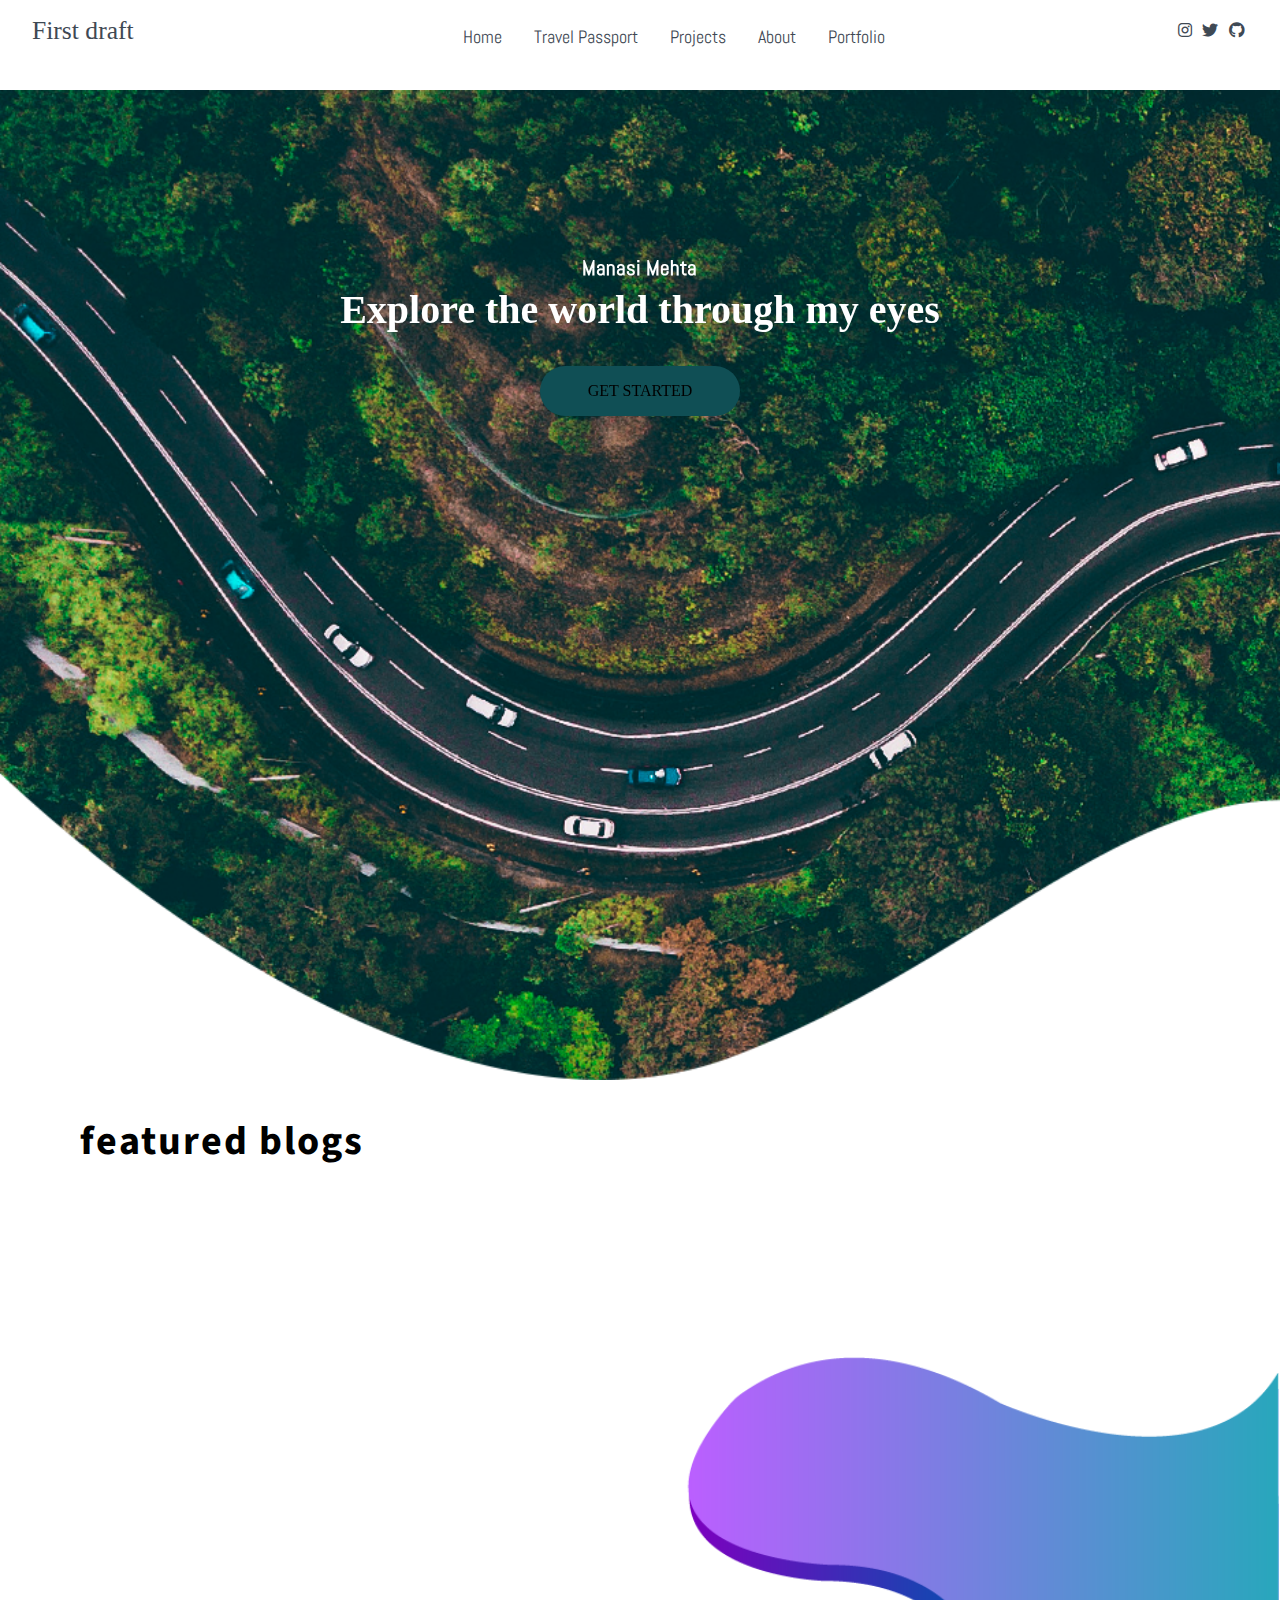
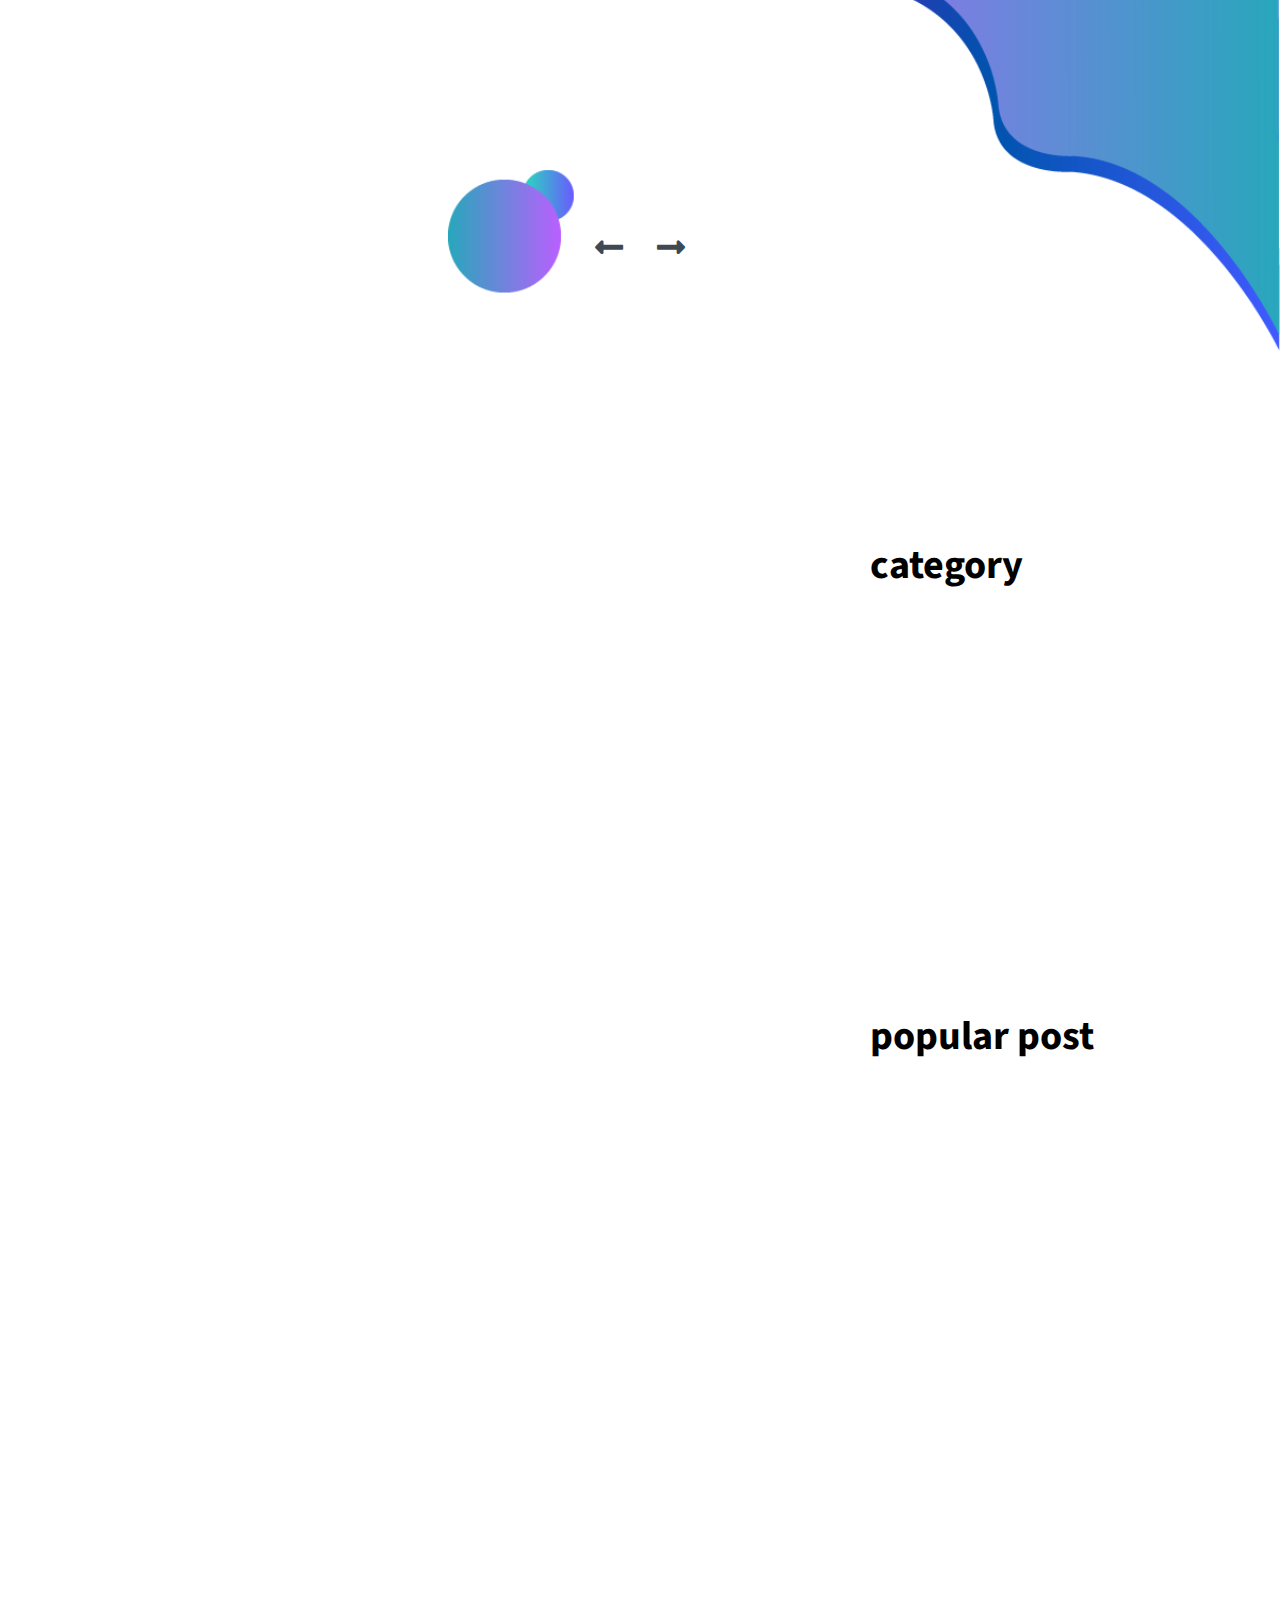
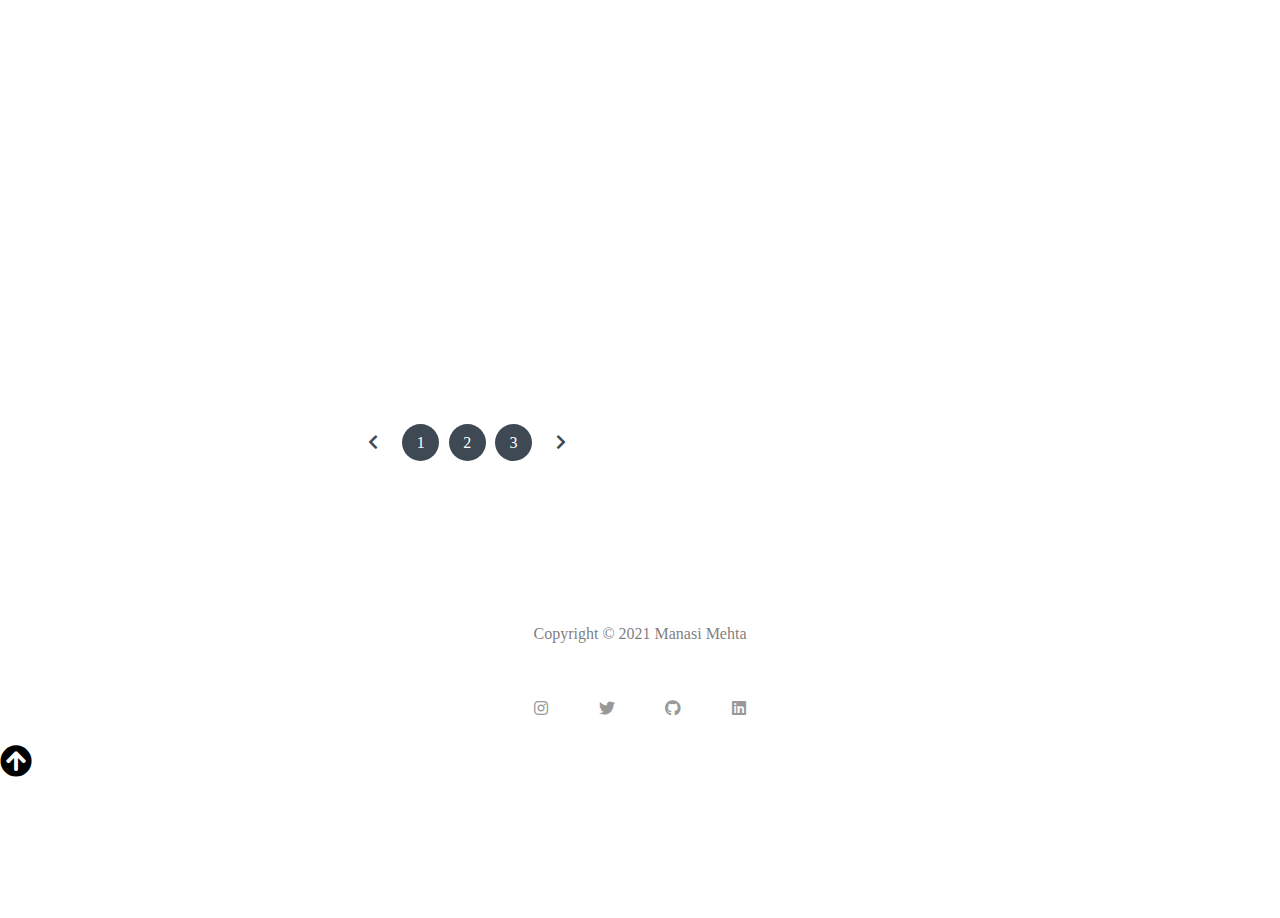
==== index.html @ aac51a35 "Update index.html" ====
<!DOCTYPE html>
<html lang="en">
<head>
  <meta charset="UTF-8">
  <meta name="viewport" content="width=device-width, initial-scale=1.0">
  <meta http-equiv="X-UA-Compatible" content="ie=edge">
  <title>Manasi Mehta</title>
  <!--Font Awesome Icons-->
  <link rel="stylesheet" href="./css/all/css/all.css">
  <!-- every thing on all sites-->
  <link rel="stylesheet" href="./css/allthings.css">
  <!-- Owl-Carousel-->
  <link rel="stylesheet" href="./css/owl.carousel.min.css">
  <link rel="stylesheet" href="./css/owl.theme.default.min.css">
  <!-- AOS Library -->
  <link rel="stylesheet" href="./css/aos.css">
  <!-- Custom Style -->
  <link rel="stylesheet" href="./css/style.css">
  <link href="https://fonts.googleapis.com/css?family=Source+Sans+Pro:300,400,700" rel="stylesheet">
  <link rel="icon" href="assets/logo.JPG" sizes="16x16 32x32" type="image/JPG">
</head>
<body>
  <!--  Navigation -->
  <nav class="nav">
    <div class="nav-menu flex-row">
      <div class="nav-brand">
        <a href="#" class="text-gray">First draft</a>
      </div>
      <div class="toggle-collapse">
        <div class="toggle-icons">
          <i class="fas fa-bars"></i>
        </div>
      </div>
      <div>
        <ul class="nav-items">
          <li class="nav-link">
            <a href="index.html">Home</a>
          </li>
          <li class="nav-link">
            <a href="passport.html">Travel Passport</a>
          </li>
          <li class="nav-link">
            <a href="gallery.html">Projects</a>
          </li>
          <li class="nav-link">
            <a href="about.html">About</a>
          </li>
          <li class="nav-link">
            <a href="portfolio.html">Portfolio</a>
          </li>
        </ul>
      </div>
      <div class="social text-gray">
        <a href="https://www.instagram.com/m4nasi/"><i class="fab fa-instagram"></i></a>
        <a href="https://twitter.com/m4nasi"><i class="fab fa-twitter"></i></a>
        <a href="https://github.com/m4nasi"><i class="fab fa-github"></i></a>
      </div>
    </div>
  </nav>

  <!--x Navigation -->
  <!--Main Site Section -->
  <main>
  <!--Site Title -->
    <section class="site-title">
      <div class="site-background" data-aos="fade-up" data-aos-delay="100">
        <h3>Manasi Mehta</h3>
        <h1>Explore the world through my eyes</h1>
        <button class="btn">GET STARTED</button>
      </div>
    </section>
    <!--x Site Title -->

    <!--Blog Carousel-->
    <section class= "carousel">
      <h2>featured blogs</h2>
      <div class="blog">
        <div class="container">
          <div class="owl-carousel owl-theme blog-post">
            <div class="blog-content" data-aos="fade-right" data-aos-delay="200">
              <img src="assets/Berlin1.JPG" alt="post-1">
              <div class="blog-title">
                <h3>Germany</h3>
                <button class="btn btn-blog">Travels</button>
                <span>2 minutes</span>
              </div>
            </div>
              <div class="blog-content" data-aos="fade-in" data-aos-delay="200">
                <img src="assets/Berlin2.JPG" alt="post-2">
                <div class="blog-title">
                  <h3>England</h3>
                  <button class="btn btn-blog">Travels</button>
                  <span>2 minutes</span>
                </div>
              </div>
              <div class="blog-content" data-aos="fade-left" data-aos-delay="200">
                <img src="assets/Berlin3.JPG" alt="post-3">
                  <div class="blog-title">
                    <h3>Edinburgh</h3>
                    <button class="btn btn-blog">Travels</button>
                    <span>2 minutes</span>
                  </div>
              </div>
              <div class="blog-content" data-aos="fade-left" data-aos-delay="200">
                <img src="assets/Berlin4.JPG" alt="post-4">
                  <div class="blog-title">
                    <h3>Spain</h3>
                    <button class="btn btn-blog">Travels</button>
                    <span>2 minutes</span>
                  </div>
              </div>
          </div>
          <div class="owl-navigation">
            <span class="owl-nav-prev"><i class="fas fa-long-arrow-alt-left"></i></span>
            <span class="owl-nav-next"><i class="fas fa-long-arrow-alt-right"></i></span>
          </div>
          <!--11/01-->
        </div>
      </div>
    </section>

    <!--x Blog Carousel -->
    <!--Site Content -->
    <section class="container">
      <div class="site-content">
        <div class="posts">
          <div class="post-content" data-aos="zoom-in" data-aos-delay="200">
            <div class="post-image">
              <div>
                <img src="assets/Berlin1.JPG" class="img" alt="blog1">
              </div>
              <div class="post-info flex-row">
                <span><i class="fas fa-user text-gray"></i> Admin</span>
                <span><i class="fas fa-calendar-alt text-gray"></i> 23rd October 2020</span>
                <span>2 Comments</span>
              </div>
            </div>
            <div class="post-title">
              <a href="berlin.html">Why go to Germany</a>
              <p>Germany is a place full of history where anywhere you are there is a mark of it.</p>
              <button class="btn post-btn" href="berlin.html" >Read More <i class="fas fa-arrow-right"></i></button>
            </div>
          </div>
            <hr>
            <div class="post-content" data-aos="zoom-in" data-aos-delay="200">
              <div class="post-image">
                <div>
                  <img src="assets/Berlin2.JPG" class="img" alt="blog2">
                </div>
                <div class="post-info flex-row">
                  <span><i class="fas fa-user text-gray"></i> Admin</span>
                  <span><i class="fas fa-calendar-alt text-gray"></i> 18th July 2020</span>
                  <span>7 Comments</span>
                </div>
              </div>
              <div class="post-title">
                <a href="#">London and its many day trip</a>
                <p>London is a remarkable place where you can do so much. The city has
                  so much to give that you'll never have a time where you have ran out
                  of things to do!
                </p>
                <button class="btn post-btn">Read More <i class="fas fa-arrow-right"></i></button>
              </div>
            </div>
            <hr>
            <div class="post-content" data-aos="zoom-in" data-aos-delay="200">
              <div class="post-image">
                <div>
                  <img src="assets/Berlin3.JPG" class="img" alt="blog3">
                  </div>
                  <div class="post-info flex-row">
                    <span><i class="fas fa-user text-gray"></i> Admin</span>
                    <span><i class="fas fa-calendar-alt text-gray"></i> 18th July 2020</span>
                    <span>5 Comments</span>
                  </div>
                </div>
                <div class="post-title">
                  <a href="#">3 days in Berlin, don't worrry</a>
                  <p>There's so much to do in and around Berlin; so many sites to see, history to learn and
                    food to try! Berlin has so much to offer and there's no one place you have to start.
                    </p>
                    <button class="btn post-btn">Read More <i class="fas fa-arrow-right"></i></button>
                  </div>
                </div>
                <hr>
                  <div class="post-content" data-aos="zoom-in" data-aos-delay="200">
                    <div class="post-image">
                      <div>
                        <img src="assets/Berlin4.JPG" class="img" alt="blog4">
                      </div>
                      <div class="post-info flex-row">
                        <span><i class="fas fa-user text-gray"></i> Admin</span>
                        <span><i class="fas fa-calendar-alt text-gray"></i> 18th July 2020</span>
                        <span>12 Comments</span>
                      </div>
                    </div>
                    <div class="post-title">
                      <a href="#">Spania no problema</a>
                      <!--11/01-->
                      <p>Spain, spain, spain. There's so many activites to do in Spain and my Spain trip
                        was quite eventful to say the least. One morning you are in Vigo and the next you end up
                        in Cadiz! Don't worry I didn't teleport!
                      </p>
                      <button class="btn post-btn">Read More <i class="fas fa-arrow-right"></i></button>
                    </div>
                  </div>
                  <div class="pagination flex-row">
                    <a href="#"><i class="fas fa-chevron-left"></i></a>
                    <a href="#" class="pages">1</a>
                    <a href="#" class="pages">2</a>
                    <a href="#" class="pages">3</a>
                    <a href="#"><i class="fas fa-chevron-right"></i></a>
                  </div>
              </div>
              <aside class="sidebar">
                <div class="category">
                  <h2>category</h2>
                  <ul class="category-list">
                  <li class="list-items" data-aos="fade-left" data-aos-delay="100">
                    <a href="#">Plane</a>
                    <span>(05)</span>
                  </li>
                  <li class="list-items" data-aos="fade-left" data-aos-delay="200">
                    <a href="#">Food</a>
                    <span>(02)</span>
                  </li>
                  <li class="list-items" data-aos="fade-left" data-aos-delay="300">
                    <a href="#">Travels</a>
                    <span>(07)</span>
                  </li>
                  <li class="list-items" data-aos="fade-left" data-aos-delay="400">
                    <a href="#">Destination</a>
                    <span>(01)</span>
                  </li>
                  <li class="list-items" data-aos="fade-left" data-aos-delay="500">
                    <a href="#">Luxury</a>
                    <span>(08)</span>
                  </li>
                </ul>
              </div>
              <div class="popular-post">
                <h2>popular post</h2>
                <div class="post-content" data-aos="flip-up" data-aos-delay="200">
                  <div class="post-image">
                    <div>
                      <a href="https://github.com/m4nasi/Chess"><img class="img" src="assets/Berlin1.JPG" alt="popularpost1"></a>
                    </div>
                    <div class="post-info flex-row">
                      <span><i class="fas fa-calendar-alt text-gray"></i> 18th July 2020</span>
                      <span>2 Comments</span>
                    </div>
                  </div>
                  <div class="post-title">
                    <a href="#">Title data !! filler 08/07</a>
                  </div>
                </div>
                <div class="post-content" data-aos="flip-up" data-aos-delay="300">
                  <div class="post-image">
                    <div>
                      <a href="https://github.com/m4nasi/Chat-Bot"><img class="img" src="assets/Berlin2.JPG" alt="popularpost2"></a>
                    </div>
                    <div class="post-info flex-row">
                      <span><i class="fas fa-calendar-alt text-gray"></i> 18th July 2020</span>
                      <span>2 Comments</span>
                    </div>
                  </div>
                  <div class="post-title">
                    <a href="#">Title data !! filler 08/07</a>
                  </div>
                </div>
                <div class="post-content" data-aos="flip-up" data-aos-delay="400">
                  <div class="post-image">
                    <div>
                      <a href="https://github.com/m4nasi/Tic-Tac-Toe"><img class="img" src="assets/Berlin3.JPG" alt="popularpost3"></a>
                    </div>
                    <div class="post-info flex-row">
                      <span><i class="fas fa-calendar-alt text-gray"></i> 18th July 2020</span>
                      <span>2 Comments</span>
                    </div>
                  </div>
                  <div class="post-title">
                    <a href="#">Title data !! filler 08/07</a>
                  </div>
                </div>
                <div class="post-content" data-aos="flip-up" data-aos-delay="500">
                  <div class="post-image">
                    <div>
                      <a href="https://github.com/m4nasi/Coin-Card-Dice"><img class="img" src="assets/Berlin1.JPG" alt="popularpost4"></a>
                    </div>
                    <div class="post-info flex-row">
                      <span><i class="fas fa-calendar-alt text-gray"></i> 18th July 2020</span>
                      <span>2 Comments</span>
                    </div>
                  </div>
                  <div class="post-title">
                    <a href="#">Title data !! filler 08/07</a>
                  </div>
                </div>
                <div class="post-content" data-aos="flip-up" data-aos-delay="600">
                  <div class="post-image">
                    <div>
                      <img src="assets/berlin_5.JPG" class="img" alt="blog9">
                    </div>
                  <div class="post-info flex-row">
                    <span><i class="fas fa-calendar-alt text-gray"></i> 18th July 2020</span>
                    <span>2 Comments</span>
                  </div>
                </div>
                <div class="post-title">
                  <a href="#">Title data !! filler 08/07</a>
                </div>
              </div>
            </div>
            <!--11/01-->
                <!--
            <div class="popular-tags">
              <h2>Popular Tags</h2>
              <div class="tags flex-row">
                <span class="tag" data-aos="flip-up" data-aos-delay="100">Destination</span>
                <span class="tag" data-aos="flip-up" data-aos-delay="200">Food</span>
                <span class="tag" data-aos="flip-up" data-aos-delay="300">Travel</span>
                <span class="tag" data-aos="flip-up" data-aos-delay="400">Planes</span>
                <span class="tag" data-aos="flip-up" data-aos-delay="500">Trains</span>
                <span class="tag" data-aos="flip-up" data-aos-delay="600">Luxury</span>
                <span class="tag" data-aos="flip-up" data-aos-delay="700">Dream Holiday</span>
                <span class="tag" data-aos="flip-up" data-aos-delay="800">Future destinations</span>
              </div>
            </div>
          -->
          </aside>
        </div>
    </section>

      <!--x Site Content -->
  </main>
    <!--x Main Site Section-->
    <!-- Footer Section -->
    <footer>
      <div class="container">
        <div class="row">
           <div class="col-md-12 col-sm-12">
              <div class="wow fadeInUp footer-copyright" data-wow-delay="1.8s">
                 <p>Copyright &copy; 2021 Manasi Mehta</p>
              </div>
              <ul class="wow fadeInUp social-icon" data-wow-delay="2s">
                <li><a href="https://www.instagram.com/m4nasi/" class="fab fa-instagram"></a></li>
                <li><a href="https://twitter.com/m4nasi" class="fab fa-twitter"></a></li>
                <li><a href="https://github.com/m4nasi" class="fab fa-github"></a></li>
                <li><a href="https://www.linkedin.com/in/manasi-mehta-2454901b2" class="fab fa-linkedin"></a></li>
              </ul>
           </div>
        </div>
    </div>
    <div class="move-up">
      <span><i class="fas fa-arrow-circle-up fa-2x"></i></span>
    </div>
  </footer>

  <!--x Footer-->
  <!-- Jquery Library file -->
  <script src="./js/Jquery3.4.1.min.js"></script>
  <!-- Owl-Carousel js-->
  <script src="./js/owl.carousel.min.js"></script>
  <!-- AOS js Library-->
  <script src="./js/aos.js"></script>
  <!--Custom Javascript file-->
  <script src="./js/main.js"></script>
</body>
</html>
---- css/allthings.css ----
@import url('../css/fonts.css');
@import url(href = "https://fonts.googleapis.com/css2?family=Dancing+Script:wght@700&display=swap");
@import url(href = "https://fonts.googleapis.com/css?family=Source+Sans+Pro");

html, body{
  margin: 0%;
  box-sizing: border-box;
  overflow-x: hidden;
}

:root{
  /*      Theme colors        */
  --text-gray: #3f4954;
  --text-light : #686666da;
  --bg-color: #0f0f0f;
  --white: #ffffff;
  --midnight: #104f55;

  --yellow: #D4AF37;
  --dark-green: #013220;
  --orange: #923C01;
  --brown: #2C1608;
  --light-green: #507D2A;

  /* gradient color   */
  --sky: linear-gradient(120deg, #a1c4fd 0%, #c2e9fb 100%);

  /*      theme font-family   */
  --Abel: 'Abel', cursive;
  --Anton: 'Anton', cursive;
  --Josefin : 'Josefin', cursive;
  --Lexend: 'Lexend', cursive;
  --Livvic : 'Livvic', cursive;
  --Cursive : 'Cursive', cursive;
  --Sans: 'Source Sans Pro', cursive;
}

/* ---------------- Global Classes ---------------*/

a{
  text-decoration: none;
  color: var(--text-gray);
}

.flex-row{
  display: flex;
  flex-direction: row;
  flex-wrap: wrap;
}

ul{
  list-style-type: none;
}

h1{
  font-family: var(--Lexend);
  font-size: 2.5rem;
}


h2{
  font-family: 'Source Sans Pro', sans-serif;
  font-size: 2.5rem;
}

h3{
  font-family: var(--Abel);
  font-size: 1.3rem;
}

button.btn{
  border: none;
  border-radius: 2rem;
  padding: 1rem 3rem;
  font-size: 1rem;
  font-family: var(--Livvic);
  cursor: pointer;
}

span{
  font-family: var(--Abel);
}

.container{
  margin: 0 5vw;
}

.text-gray{
  color: var(--text-gray);
}

p{
  font-family: var(--Lexend);
  color: var(--text-light);
}

/* ------x------- Global Classes -------x-------*/
/* -------------- Preloader ---------------*/
.preloader {
  position: fixed;
  top: 0;
  left: 0;
  width: 100%;
  height: 100%;
  z-index: 99999;
  display: flex;
  flex-flow: row nowrap;
  justify-content: center;
  align-items: center;
  background: none repeat scroll 0 0 #ffffff;
}

.spinner {
  border: 1px solid transparent;
  border-radius: 5px;
  position: relative;
}

.spinner:before {
  content: '';
  box-sizing: border-box;
  position: absolute;
  top: 50%;
  left: 50%;
  width: 30px;
  height: 30px;
  margin-top: -10px;
  margin-left: -10px;
  border-radius: 50%;
  border: 2px solid #E3AE57;
  border-top-color: #f9f9f9;
  animation: spinner .6s linear infinite;
}

@-webkit-@keyframes spinner {
  to {transform: rotate(360deg);}
}

@keyframes spinner {
  to {transform: rotate(360deg);}
}

/* ------x------- Preloader -------x-------*/
/* --------------- navbar ----------------- */

.nav{
  background: white;
  padding: 0 2rem;
  height: 0rem;
  min-height: 10vh;
  overflow: hidden;
  transition: height 1s ease-in-out;
}

.nav .nav-menu{
  justify-content: space-between;
}

.nav .toggle-collapse{
  position: absolute;
  top: 0%;
  width: 90%;
  display: none;
  cursor: pointer;
}

.nav .toggle-collapse .toggle-icons{
  display: flex;
  justify-content: flex-end;
  padding: 1.7rem 0;
}

.nav .toggle-collapse .toggle-icons i{
  font-size: 1.4rem;
  color: var(--text-gray);
}

.collapse{
  height: 30rem;
}

.nav .nav-items{
  display: flex;
  margin: 0;
}

.nav .nav-items .nav-link{
  padding: 1.6rem 1rem;
  font-size: 1.1rem;
  position: relative;
  font-family: var(--Abel);
  font-size: 1.1rem;
}

.nav .nav-items .nav-link:hover{
  background-color: var(--midnight);
}

.nav .nav-items .nav-link:hover a{
  color: var(--white);
}

.nav .nav-brand a{
  font-size: 1.6rem;
  padding: 1rem 0;
  display: block;
  font-family: var(--Lexend);
  font-size: 1.6rem;
}

.nav .social{
  padding: 1.4rem 0
}

.nav .social i{
  padding: 0 .2rem;
}

.nav .social i:hover{
  color: #a1c4cf;
}
/* -------x------- navbar ---------x------- */
/* ----------------- Main Content----------- */
/* --------------- Site title ---------------- */

/*---------------------------------------
   Footer section
-----------------------------------------*/

footer {
    padding: 140px 0px;
}

/*---------------------------------------
   Social icon
-----------------------------------------*/

.social-icon {
    position: relative;
    padding: 0;
    margin: 0;
    text-align: center;
}

.social-icon li {
    display: inline-block;
    list-style: none;
}

.social-icon li a {
    border: 2px solid transparent;
    color: #999;
    border-radius: 100px;
    cursor: pointer;
    font-size: 16px;
    text-decoration: none;
    transition: all 0.4s ease-in-out;
    width: 50px;
    height: 50px;
    line-height: 50px;
    text-align: center;
    vertical-align: middle;
    position: relative;
    margin: 22px 4px 10px 4px;
}

.social-icon li a:hover {
    background: #D4AF37;
    border-color: #ffffff;
    color: #ffffff;
    transform: scale(1.1);
}

footer.footer .move-up{
  position: absolute;
  right: 6%;
  top: 50%;
  vertical-align: middle;
}

footer.footer .move-up span{
  color: var(--dark-green);
}

footer.footer .move-up span:hover{
  color: var(--white);
  cursor: pointer;
}

footer p{
  text-align: center;
}

/* ---------x------- Footer ----------x---------- */

/*              Viewport less then or equal to 1130px            */

@media only screen and (max-width: 1130px){
  .site-content .post-content > .post-image .post-info{
      left: 2rem !important;
      bottom: 1.2rem !important;
      border-radius: 0% !important;
  }

  .site-content .sidebar .popular-post .post-info{
      display: none !important;
  }

  footer {
    padding: 40px 0;
  }
}

/*      x       Viewport less then or equal to 1130px    x     */
/*              Viewport less then or equal to 750px            */

@media only screen and (max-width: 750px){
  .nav .nav-menu, .nav .nav-items{
    flex-direction: column;
  }

  .nav .toggle-collapse{
    display: initial;
  }

  main .site-content{
    grid-template-columns: 100%;
  }

  footer {
    padding: 40px 0;
  }

}

/*        x      Viewport less then or equal to 750px       x     */
/*              Viewport less then or equal to 520px            */

@media only screen and (max-width: 520px){
  main .blog{
    height: 125vh;
  }

  .site-content .post-content > .post-image .post-info{
    display: none;
  }

  nav .toggle-collapse{
    width: 80% !important;
  }
}

/*        x      Viewport less then or equal to 520px       x     */
---- css/style.css ----
main .site-title{
  background: url('../assets/Background-image.png');
  background-size: cover;
  height: 110vh;
  display: flex;
  justify-content: center;
}

main .site-title .site-background{
  padding-top: 10rem;
  text-align: center;
  color: var(--white);
}

main .site-title h1, h3{
  margin: .3rem;
}

main .site-title .btn{
  margin: 1.8rem;
  background: var(--midnight);
}

main .site-title .btn:hover{
  background: transparent;
  border: 1px solid var(--white);
  color: var(--white);
}

/* --------x------ Site title --------x------- *//* --------------- Blog Carousel ------------ */
main .blog{
  background: url('../assets/Abract01.png');
  background-repeat: no-repeat;
  background-position: right;
  height: 100vh;
  width: 100%;
  background-size: 65%;
}

main .carousel h2{
  letter-spacing: 2px;
}

main .blog .blog-post{
  padding-top: 0.5rem;
}

main .blog-post .blog-content{
  display: flex;
  flex-direction: column;
  text-align: center;
  width: 80%;
  margin: 0.5rem 2rem;
  box-shadow: 0 15px 20px rgba(0, 0, 0, 0.2);
}

main .blog-content .blog-title{
  padding: 2rem 0;
}

main .blog-content .btn-blog{
  padding: .7rem 2rem;
  background: var(--light-green);
  margin: .5rem;
}

main .blog-content span{
  display: block;
}

.carousel h2{
  padding-left: 5rem;
}

section .container .owl-nav{
  position: relative;
  top: 0%;
  margin: 0 auto;
  width: 100%;
}

.owl-nav .owl-prev .owl-nav-prev,
.owl-nav .owl-next .owl-nav-next{
  color: var(--text-gray);
  background: transparent;
  font-size: 2rem;
}

.owl-theme .owl-nav [class*='owl-']:hover{
  background: transparent;
  color: var(--orange);
}

.owl-theme .owl-nav [class*='owl-']{
  outline: none;
}

/* -------x------- Blog Carousel -----x------ */

/* ---------------- Site Content ----------------*/

main .site-content{
  display: grid;
  grid-template-columns: 70% 30%;
}

main .post-content{
  width: 100%;

}

main .site-content .post-content > .post-image, .post-title{
  padding: 0.5rem 2rem;
  position: relative;
}

main .site-content .post-content > .post-image .post-info{
  background: var(--orange);
  padding: 1rem;
  position: absolute;
  bottom: 0%;
  left: 20vw;
  border-radius: 3rem;
}

main .site-content .post-content > .post-image > div{
  overflow: hidden;
}

main .site-content .post-content > .post-image .img{
  width: 100%;
  transition: all 1s ease;
}

main .site-content .post-content > .post-image .img:hover{
  transform: scale(1.3);
}

main .site-content .post-content > .post-image .post-info span{
  margin: 0 .5rem;
}

main .post-content .post-title a{
  font-family: var(--Anton);
  font-size: 1.5rem;
}

.site-content .post-content .post-title .post-btn{
  border-radius: 0;
  padding: .7rem 1.5rem;
  background: var(--light-green);
}

.site-content .pagination{
  justify-content: center;
  color: var(--text-gray);
  margin: 0.5rem 0;
}

.site-content .pagination a{
  padding: .6rem .9rem;
  border-radius: 2rem;
  margin: 0 .3rem;
  font-family: var(--Lexend);
}

.site-content .pagination .pages{
  background: var(--text-gray);
  color: var(--white);
}

/* -------x-------- Site Content --------x-------*/
/* --------------- Sidebar ----------------------- */

.site-content > .sidebar .category-list{
  font-family: var(--Livvic);
}

.site-content > .sidebar .category-list .list-items{
  background: var(--midnight);
  padding: .4rem 1rem;
  margin: .8rem 0;
  border-radius: 3rem;
  width: 70%;
  display: flex;
  justify-content: space-between;
}

.site-content > .sidebar .category-list .list-items a{
  color:  black;
}

.site-content .sidebar .popular-post .post-content{
  padding: 1rem 0;
}

.site-content .sidebar .popular-post h2{
  padding-top: 8rem;
}

.site-content .sidebar .popular-post .post-info{
  padding: .4rem .1rem !important;
  bottom: 0rem !important;
  left: 1.5rem !important;
  border-radius: 0rem !important;
  background: white !important;
}

.site-content .sidebar .popular-post .post-title a{
  font-size: 1rem;
}

/*
.site-content .sidebar .newsletter{
  padding-top: 10rem;
}

.site-content .sidebar .newsletter .form-element{
  padding: .5rem 2rem;
}

.site-content .sidebar .newsletter .input-element{
  width: 80%;
  height: 1.9rem;
  padding: .3rem .5rem;
  font-family: var(--Lexend);
  font-size: 1rem;
}

.site-content .sidebar .newsletter .form-btn{
  border-radius: 0;
  padding: .8rem 32%;
  margin: 1rem 0;
  background: var(--dark-green);
}
*/

.site-content .sidebar .popular-tags{
  padding: 5rem 0;
}

.site-content .sidebar .popular-tags .tags .tag{
  background: var(--dark-green);
  padding: .4rem 1rem;
  border-radius: 3rem;
  margin: .4rem .6rem;
}

/* -------x------- Sidebar -----------x----------- */
/*
main .last-title{
    background: url('../assets/Background-image-2-2.jpeg');
    background-size: cover;
    height: 50vh;
    display: flex;
    justify-content: center;
}
/* ---------x------- Main Content -----x----- */
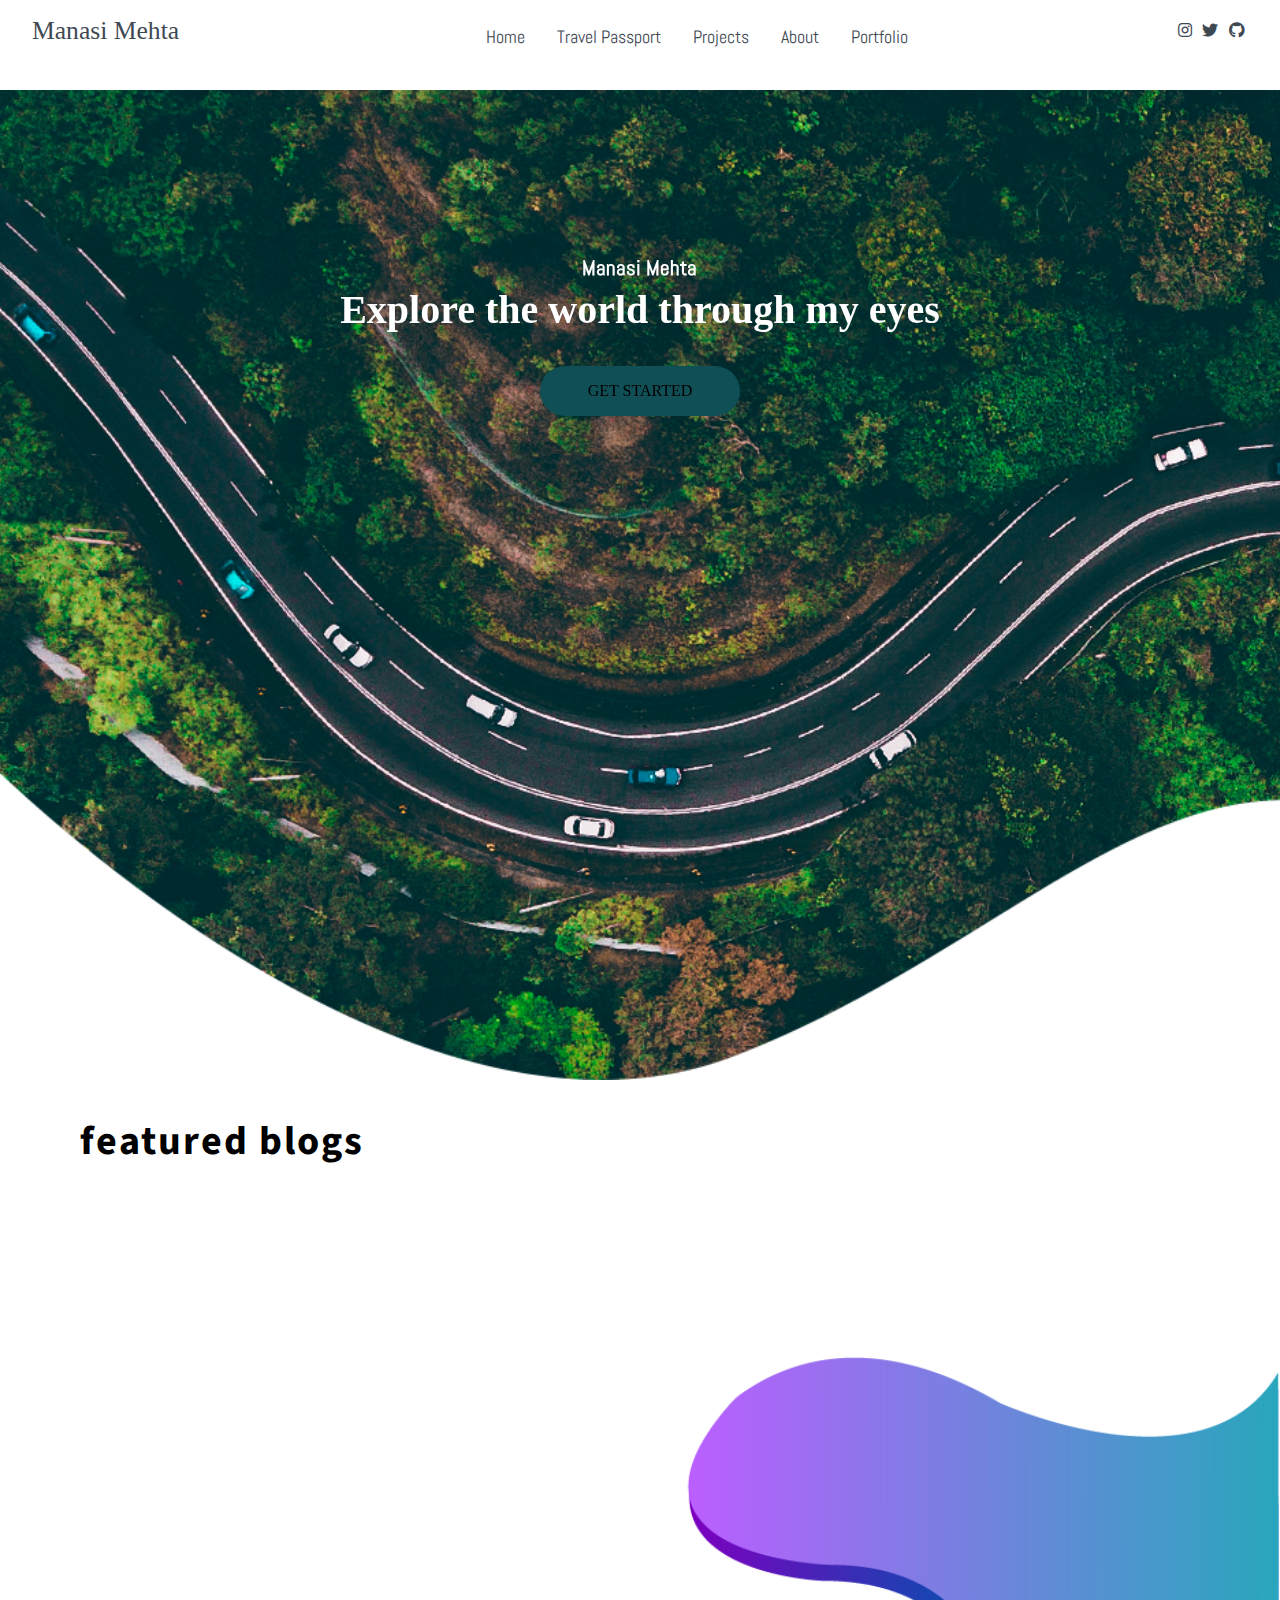
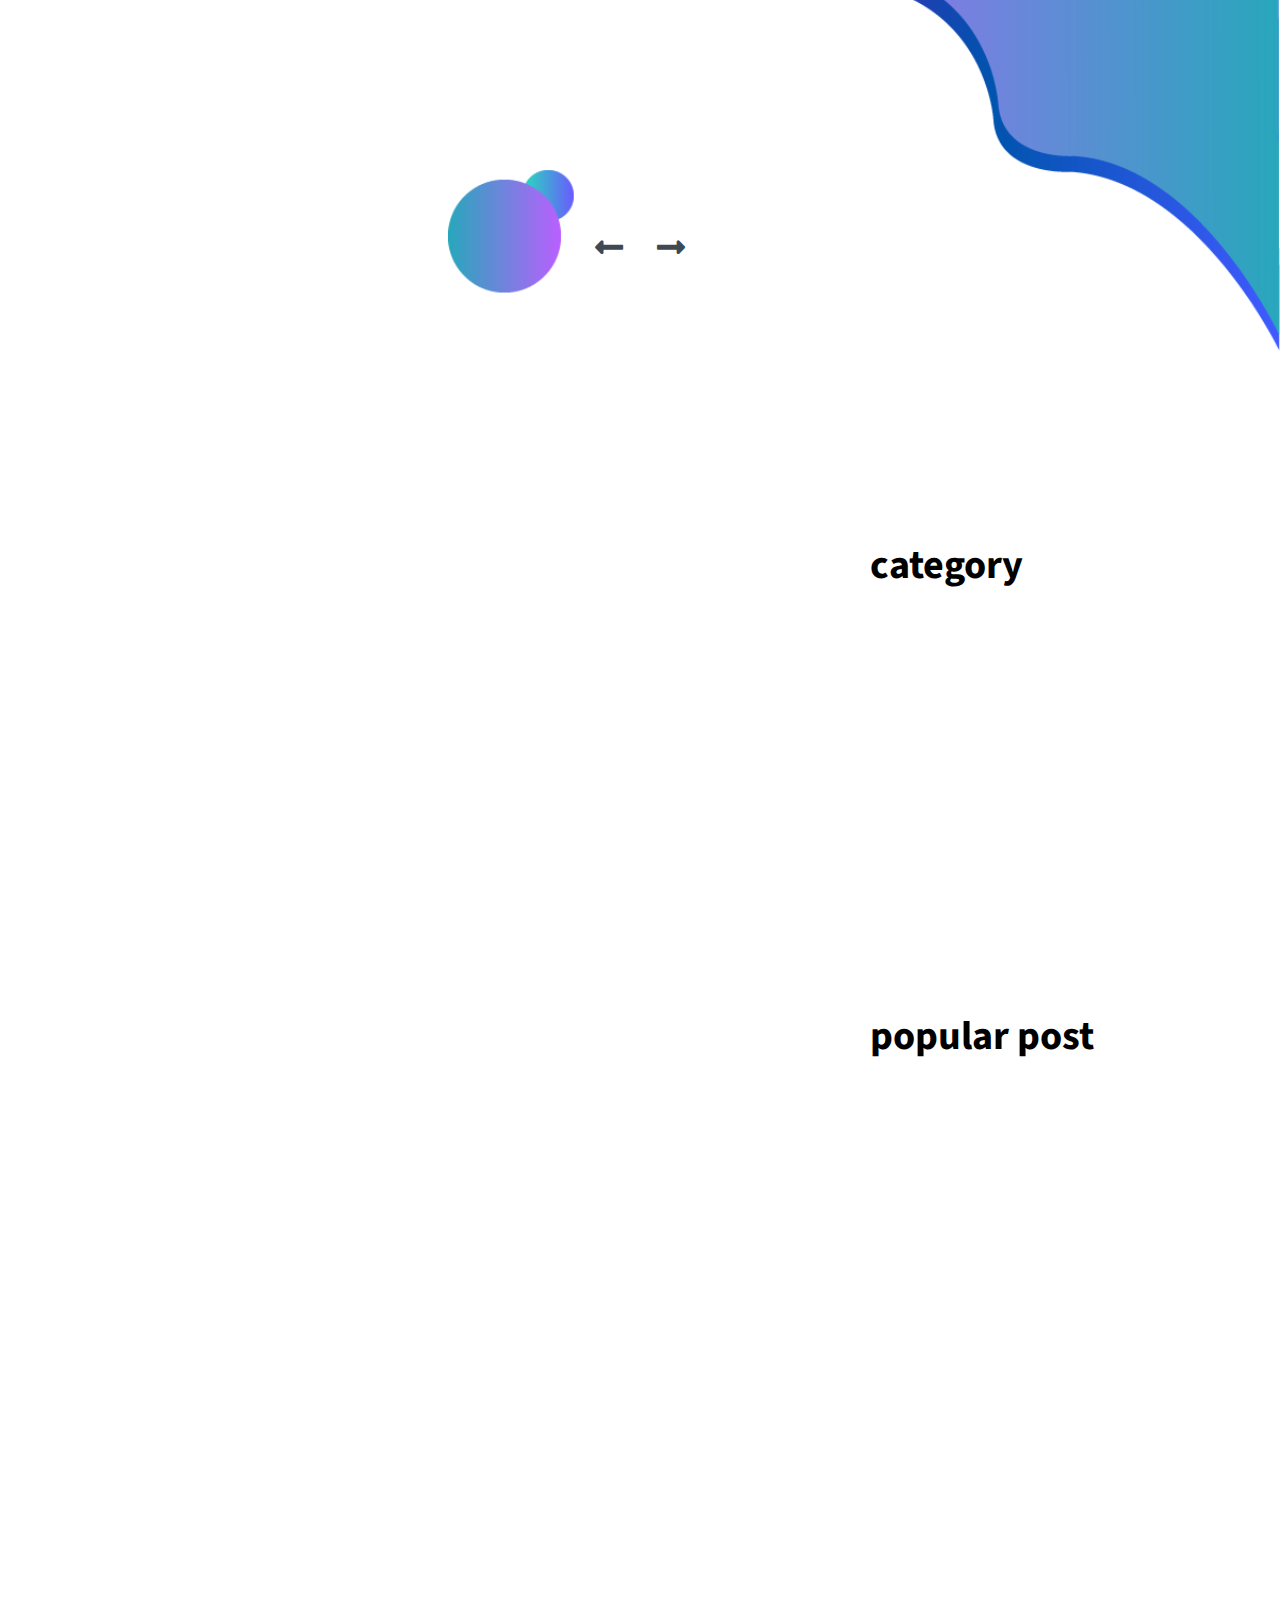
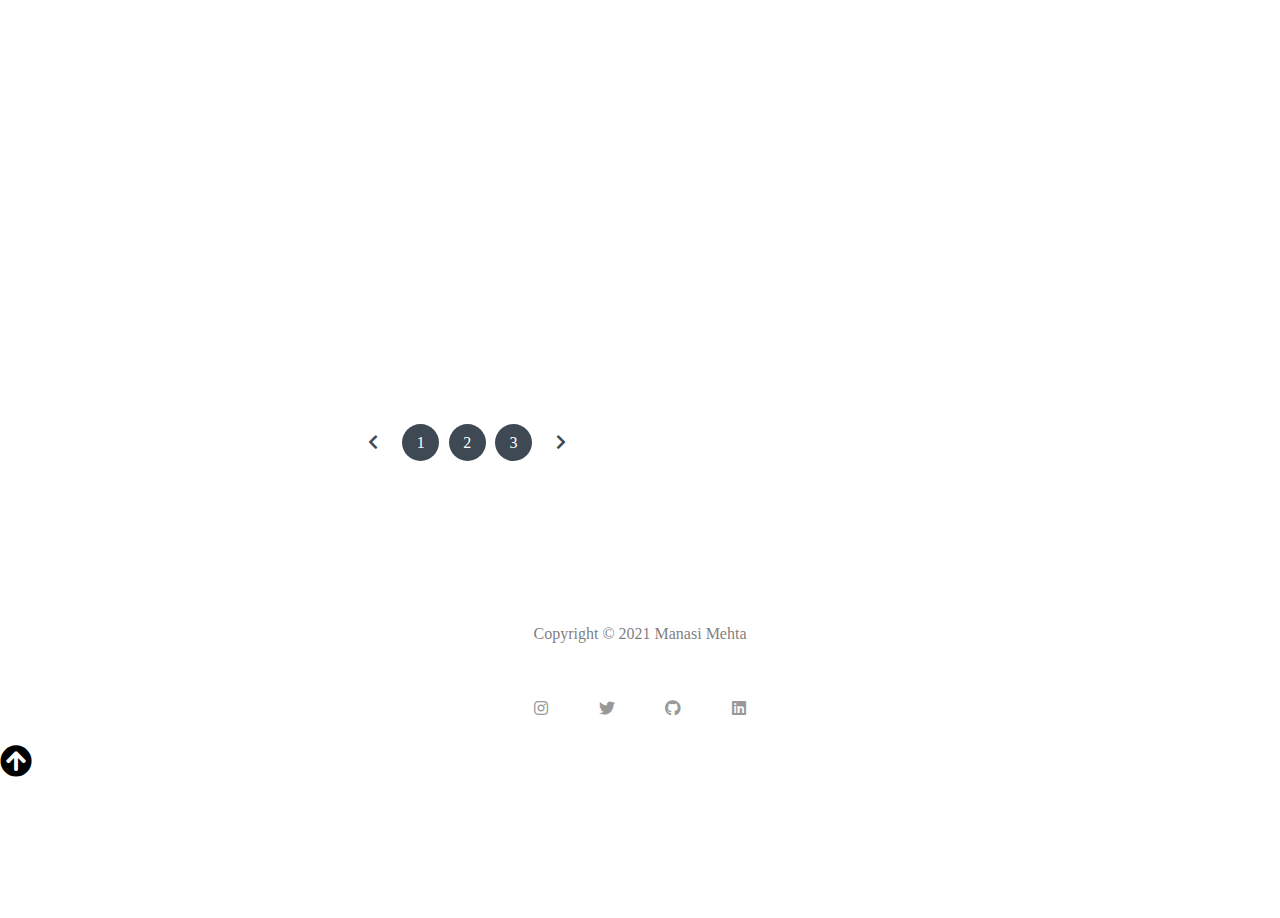
==== commit 16fe2501: "Update index.html" ====
--- a/index.html
+++ b/index.html
@@ -24,7 +24,7 @@
   <nav class="nav">
     <div class="nav-menu flex-row">
       <div class="nav-brand">
-        <a href="#" class="text-gray">First draft</a>
+        <a href="#" class="text-gray">Manasi Mehta</a>
       </div>
       <div class="toggle-collapse">
         <div class="toggle-icons">
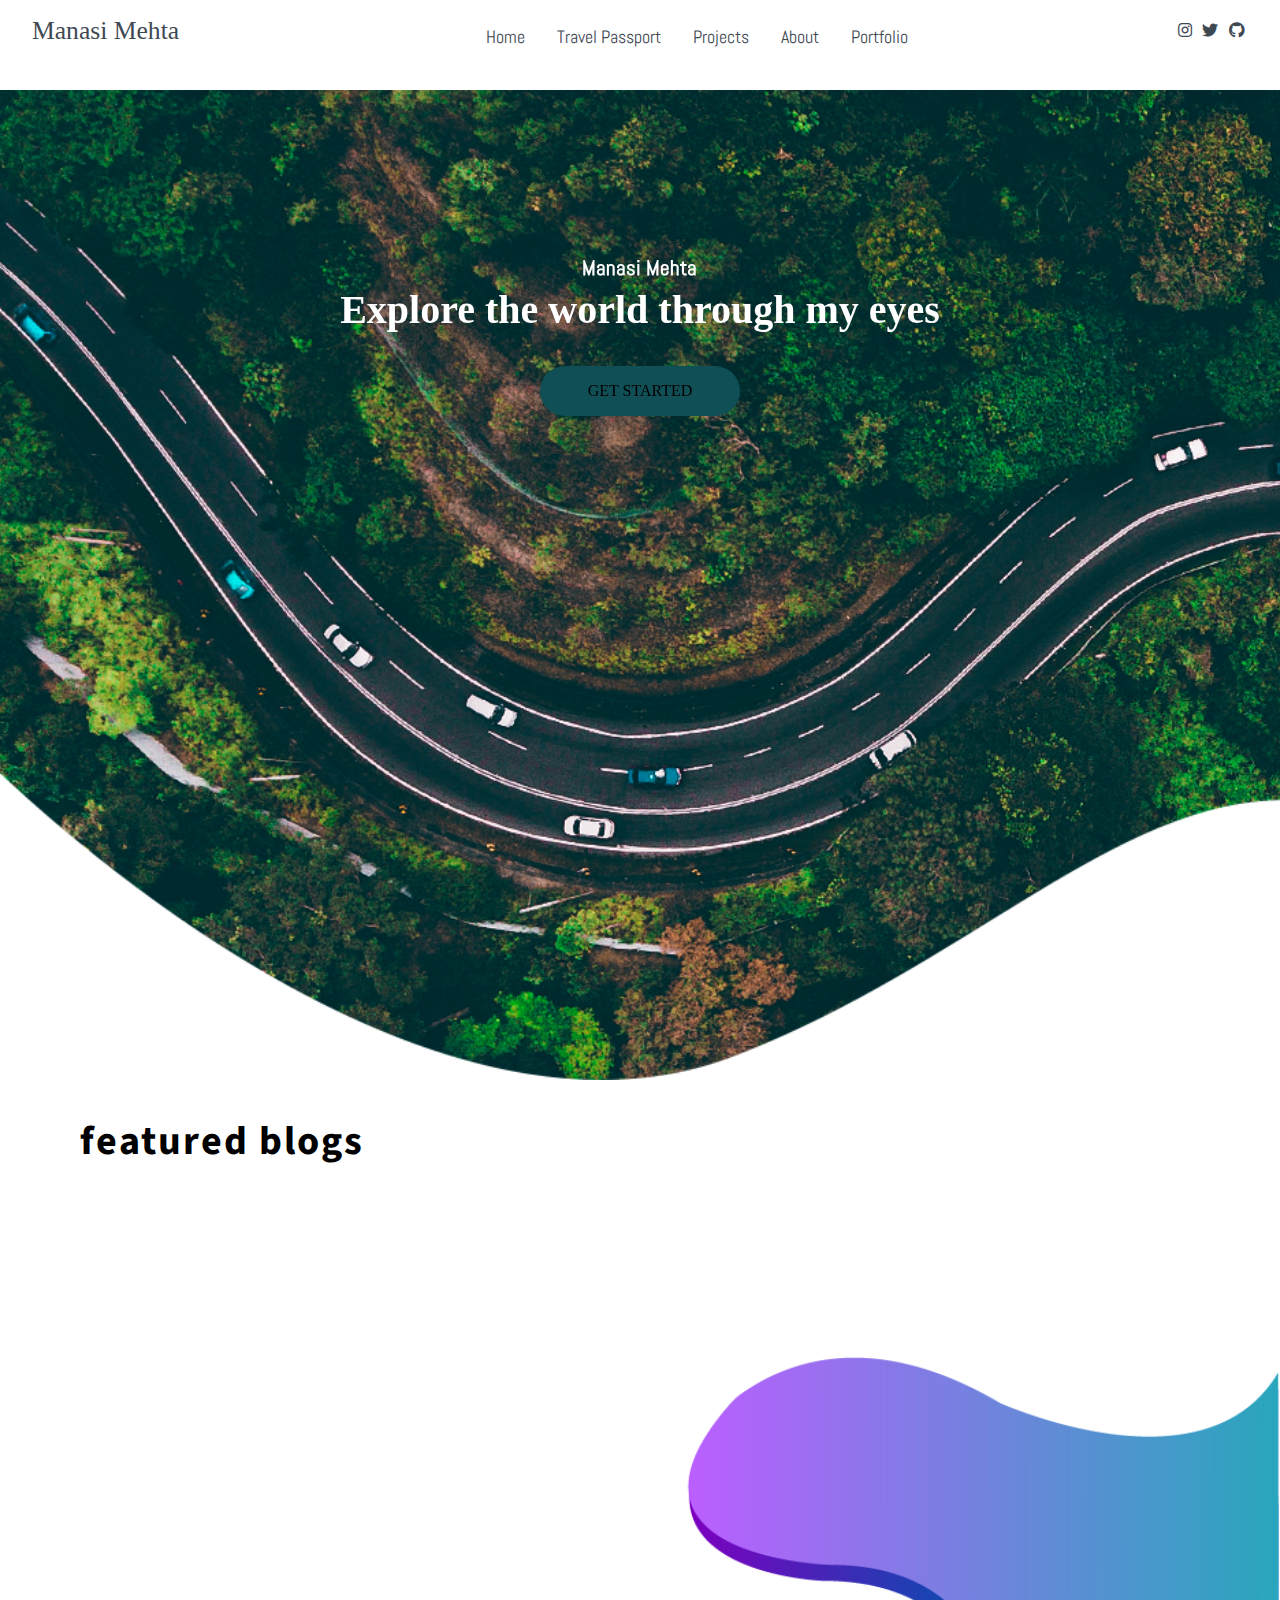
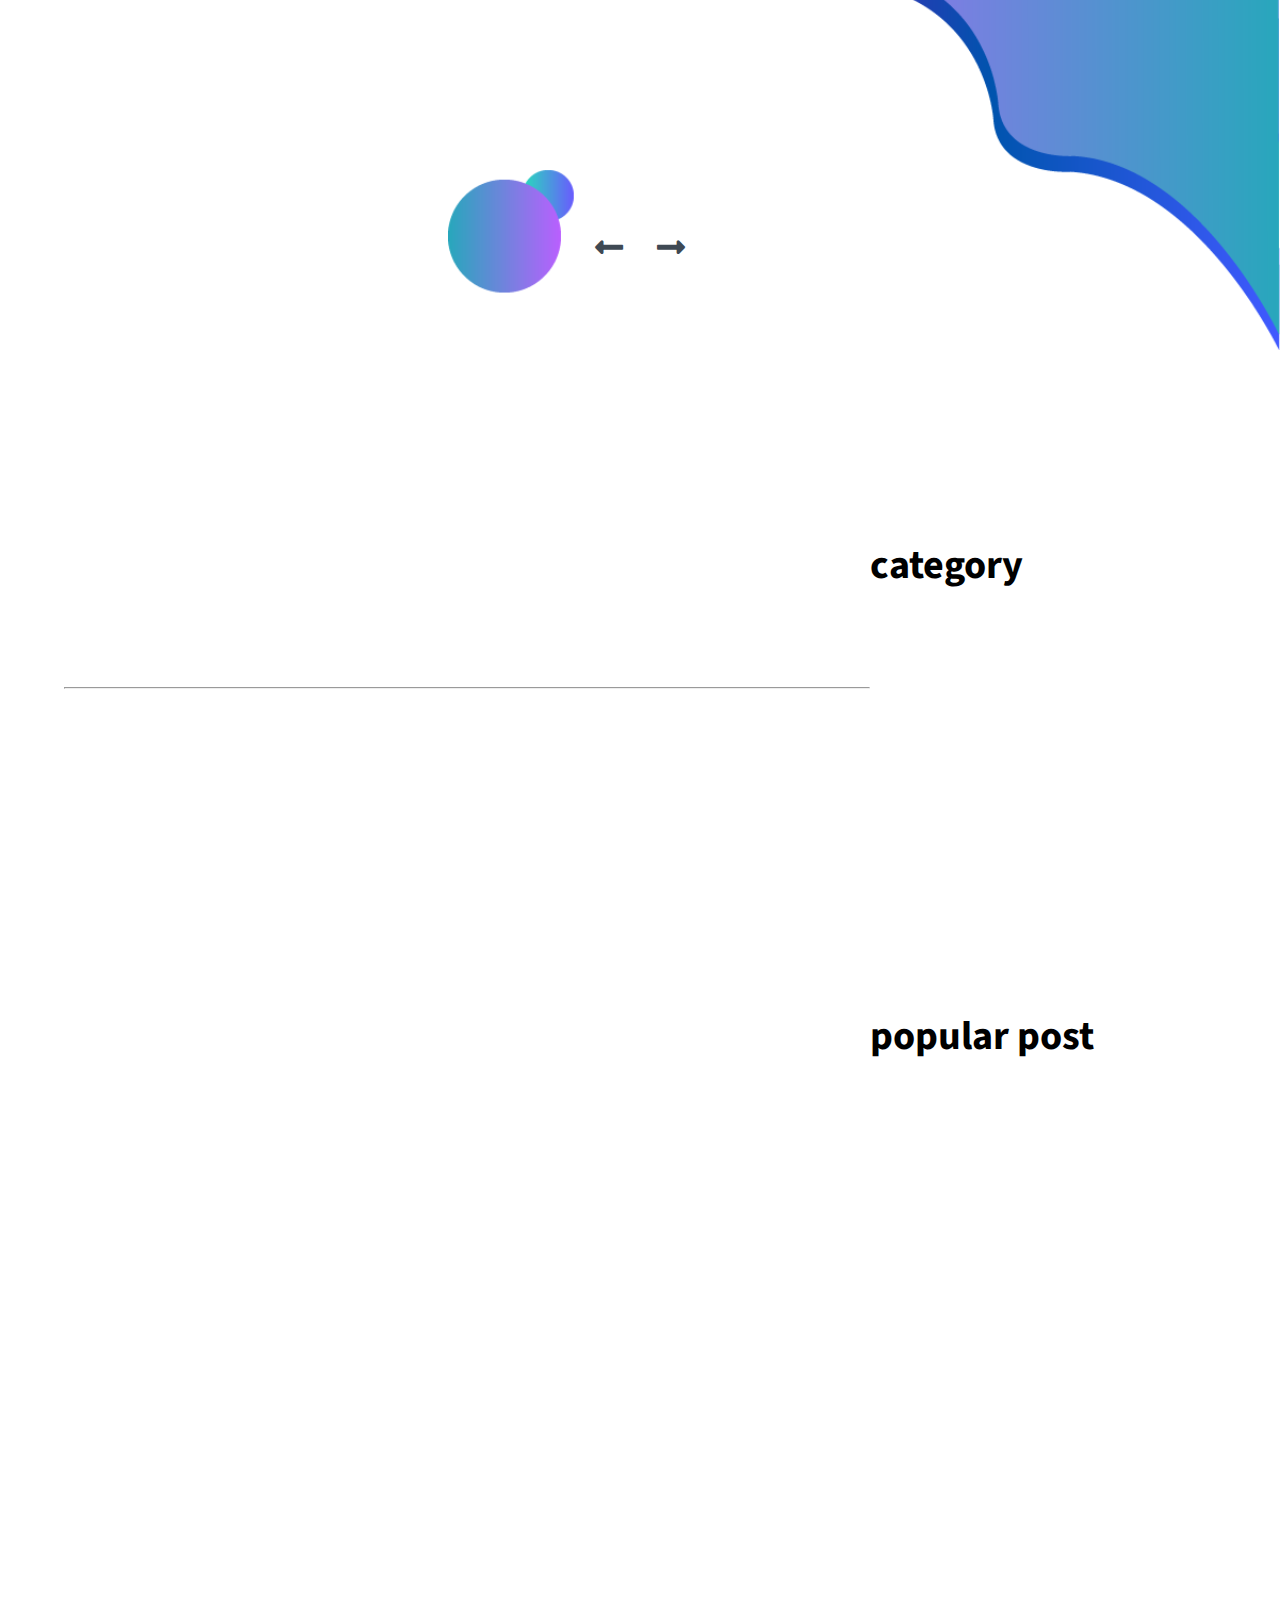
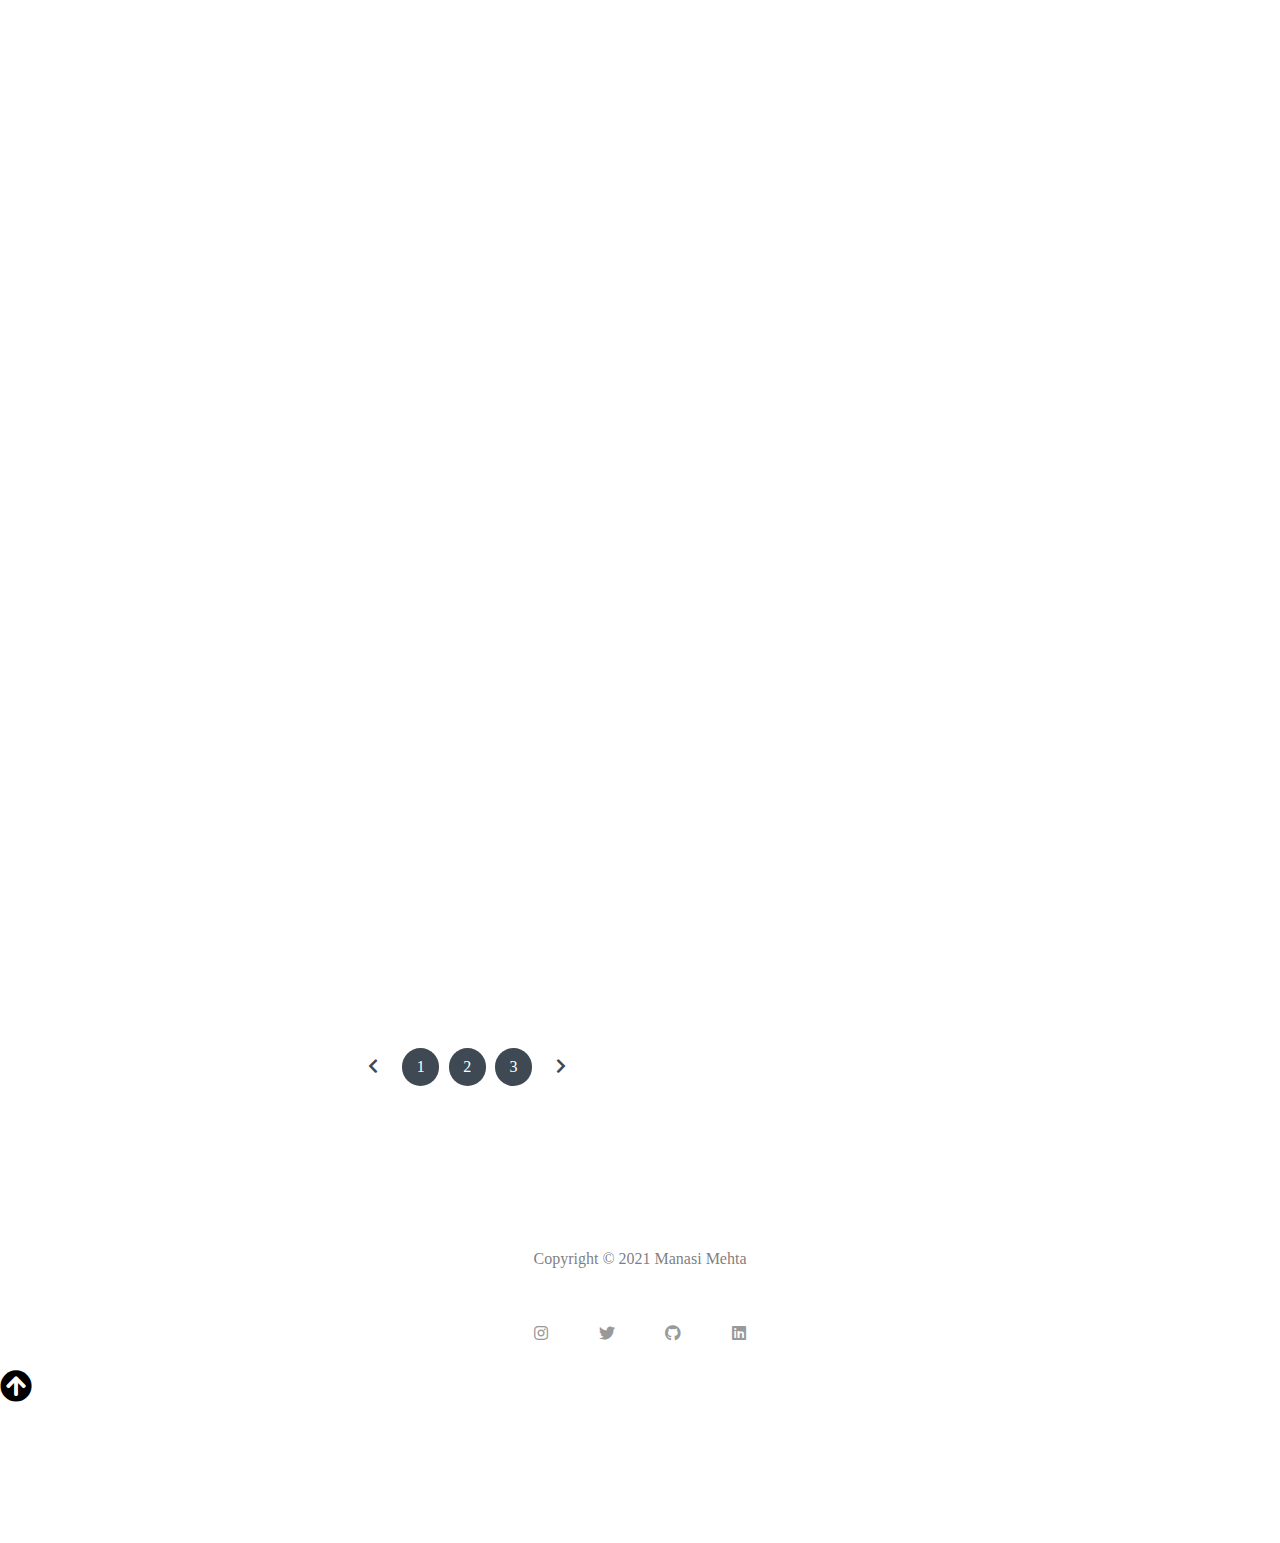
==== commit 1e4c1702: "Update index.html" ====
--- a/index.html
+++ b/index.html
@@ -127,7 +127,7 @@
           <div class="post-content" data-aos="zoom-in" data-aos-delay="200">
             <div class="post-image">
               <div>
-                <img src="assets/Berlin1.JPG" class="img" alt="blog1">
+                <img src="assets/Portrait.jpg" class="img" alt="blog1">
               </div>
               <div class="post-info flex-row">
                 <span><i class="fas fa-user text-gray"></i> Admin</span>
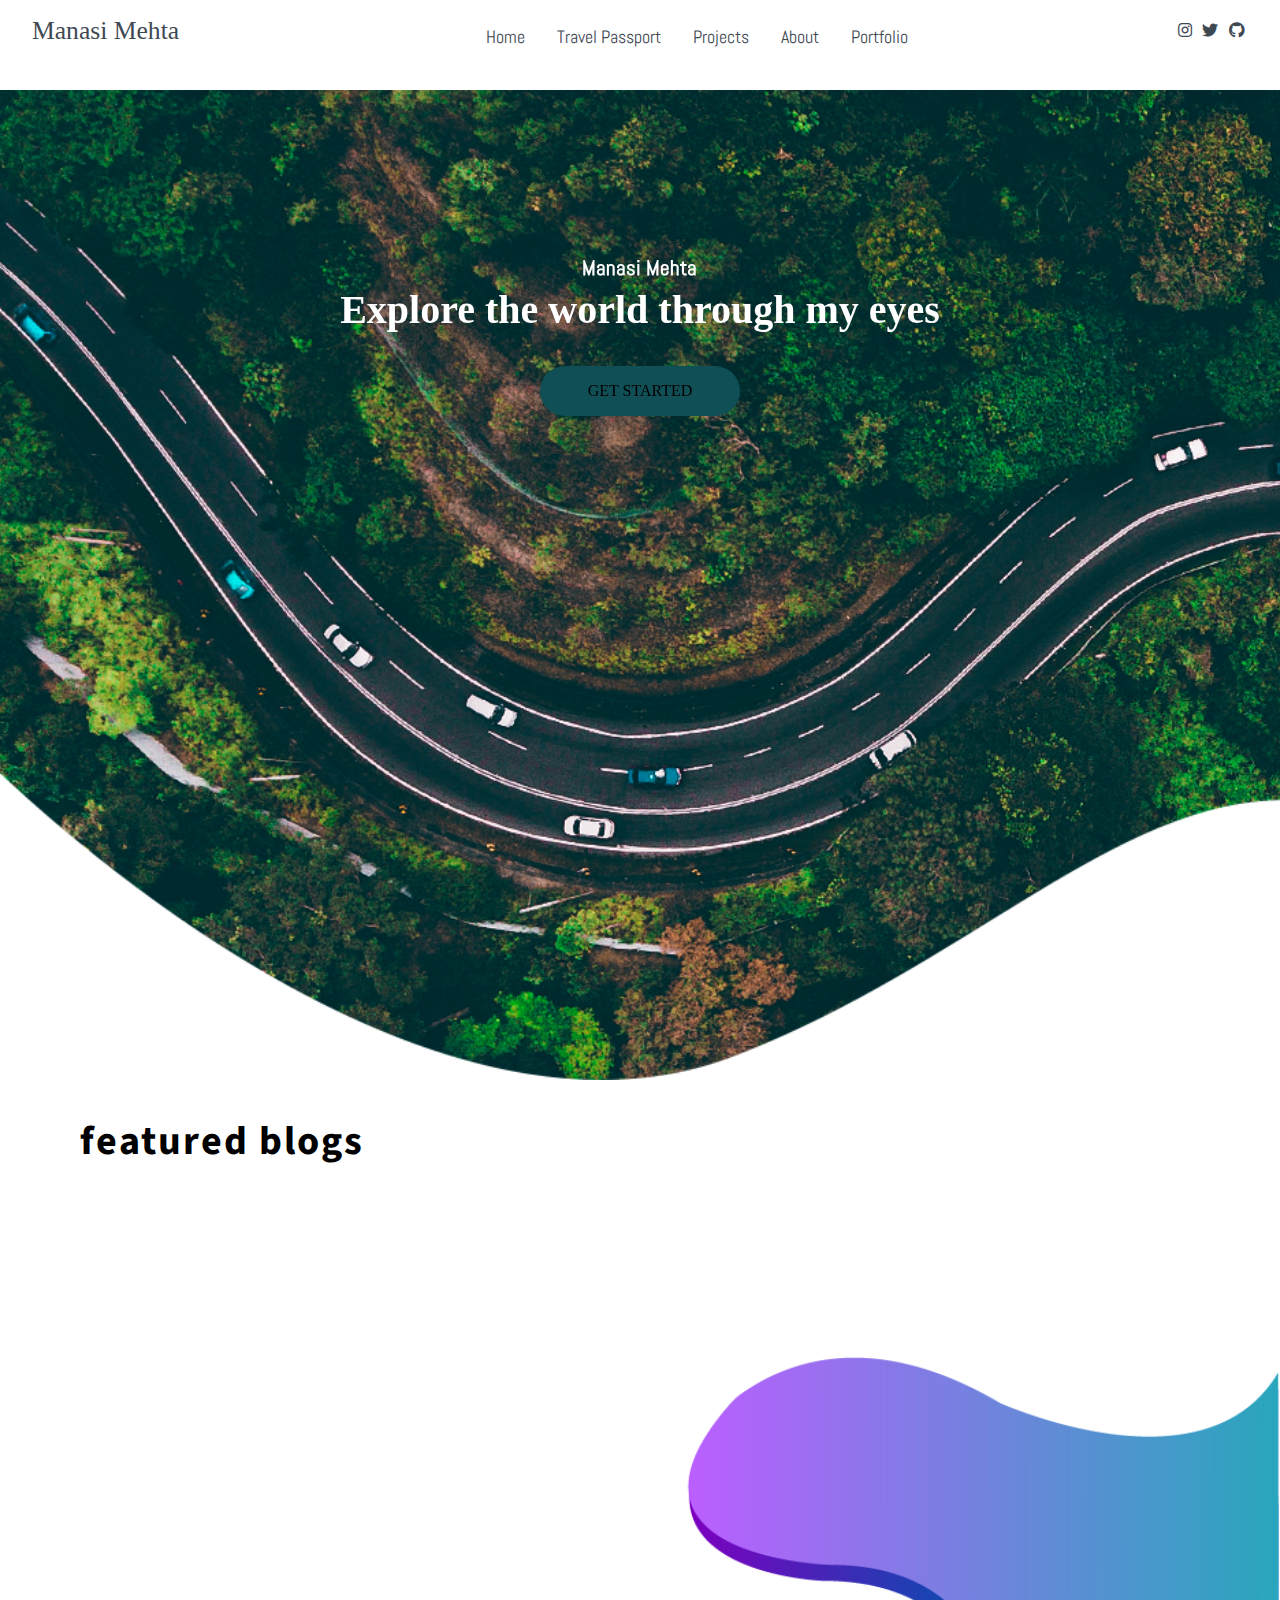
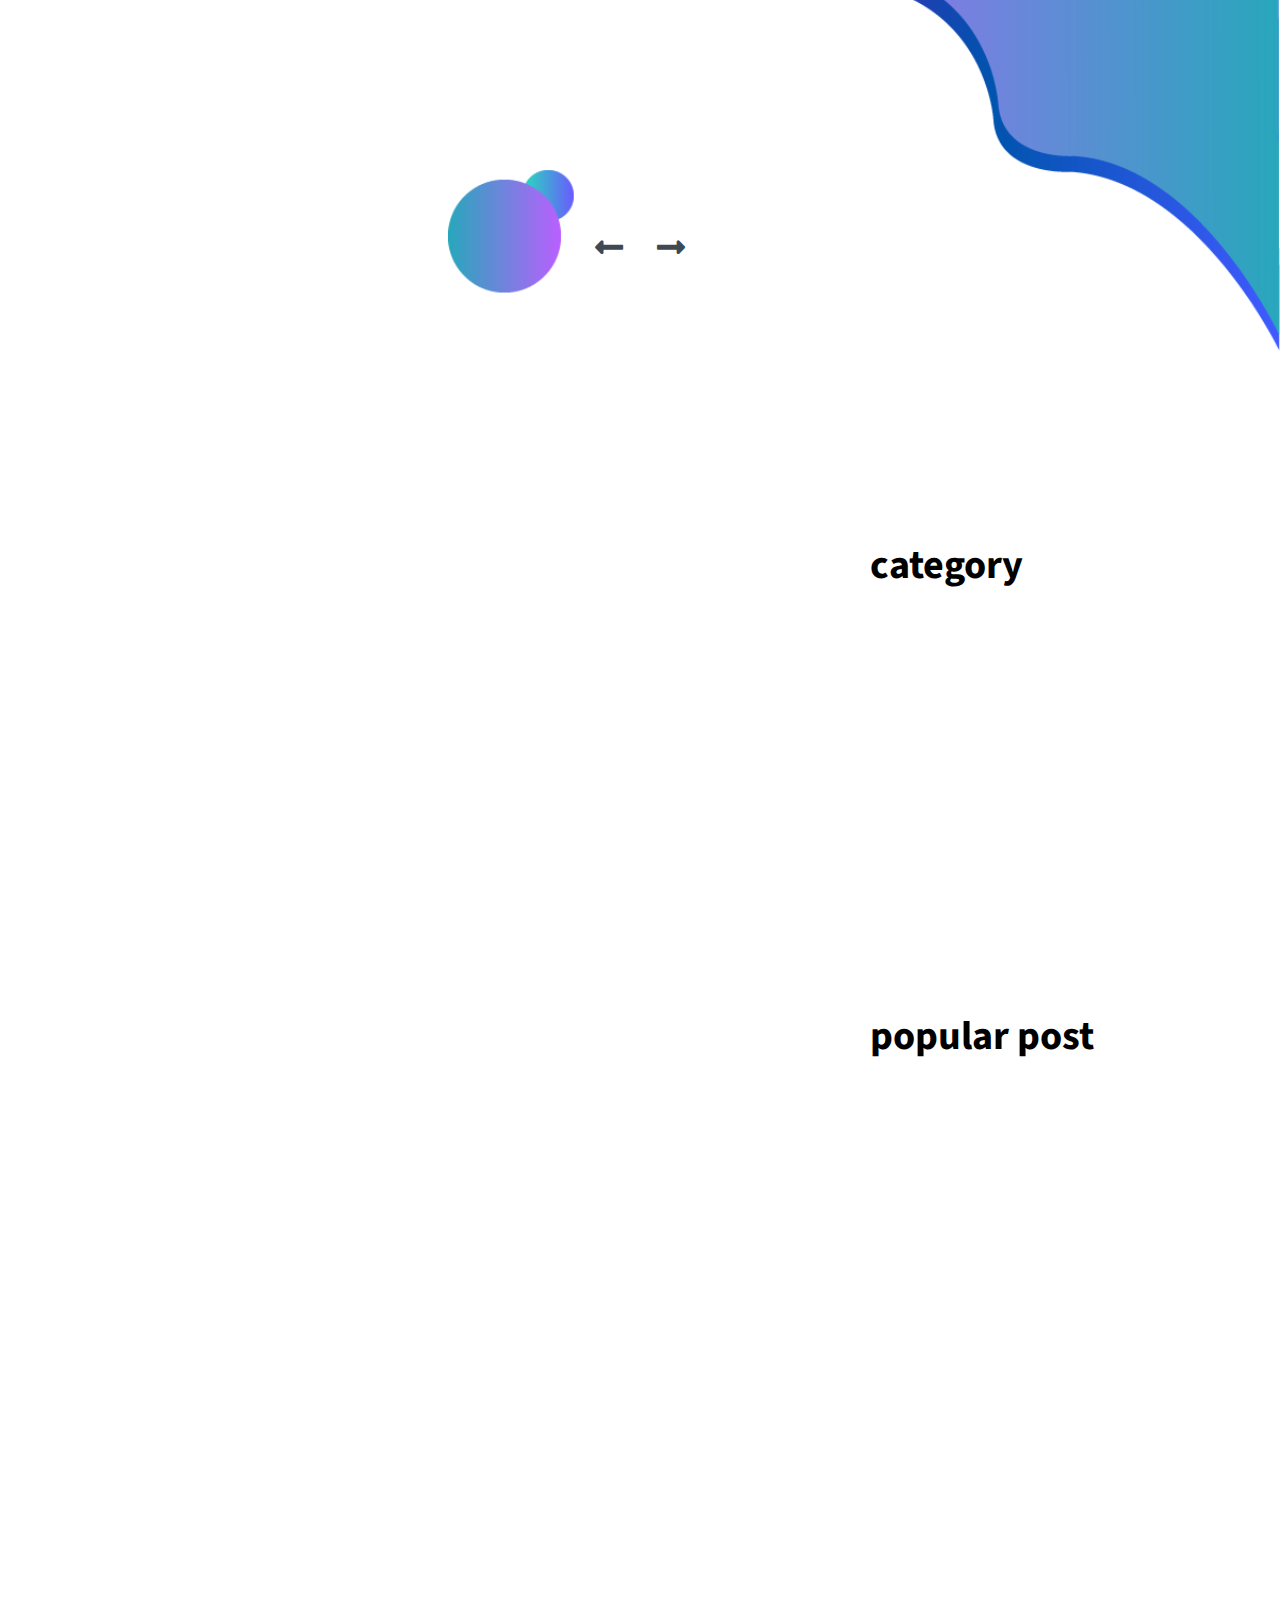
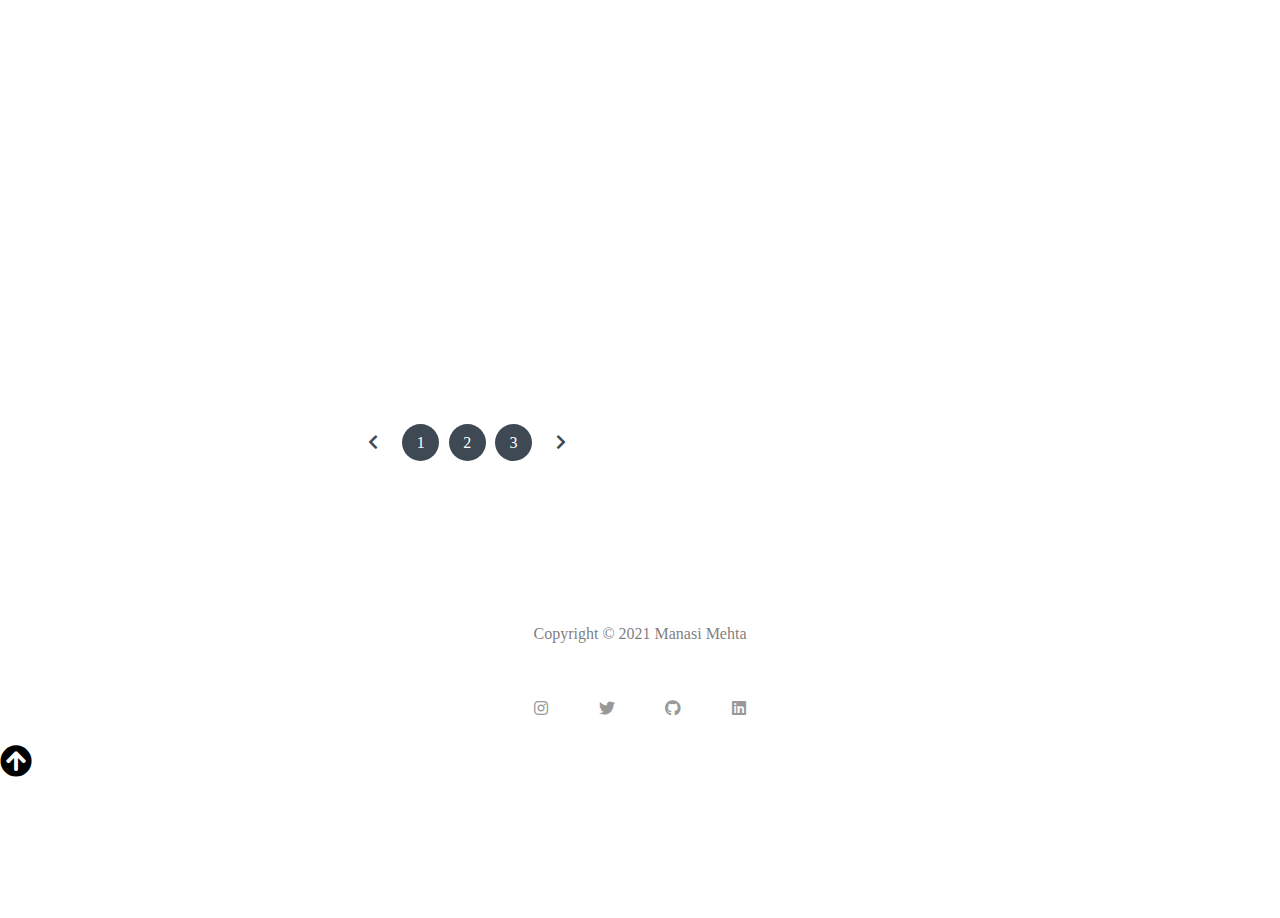
==== commit 033bba6f: "Update index.html" ====
--- a/index.html
+++ b/index.html
@@ -127,7 +127,7 @@
           <div class="post-content" data-aos="zoom-in" data-aos-delay="200">
             <div class="post-image">
               <div>
-                <img src="assets/Portrait.jpg" class="img" alt="blog1">
+                <img src="assets/Berlin1.JPG" class="img" alt="blog1">
               </div>
               <div class="post-info flex-row">
                 <span><i class="fas fa-user text-gray"></i> Admin</span>
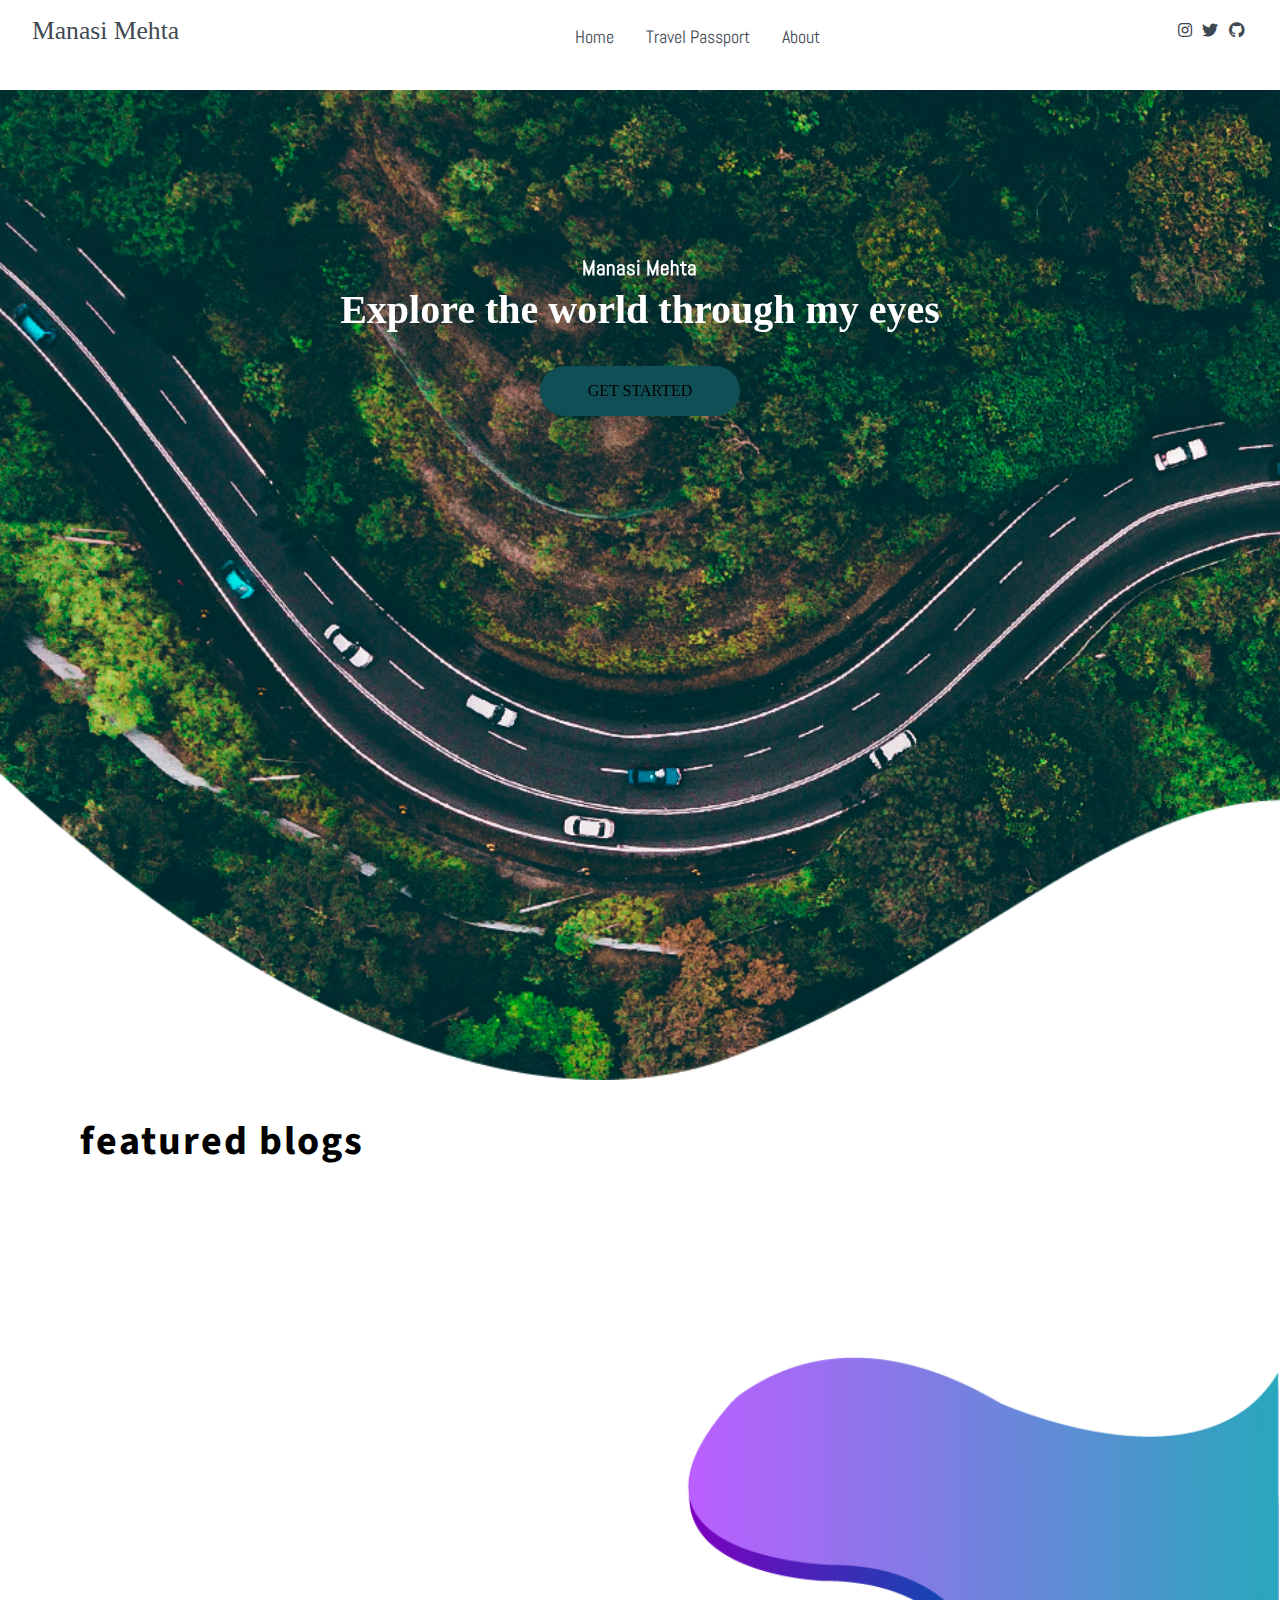
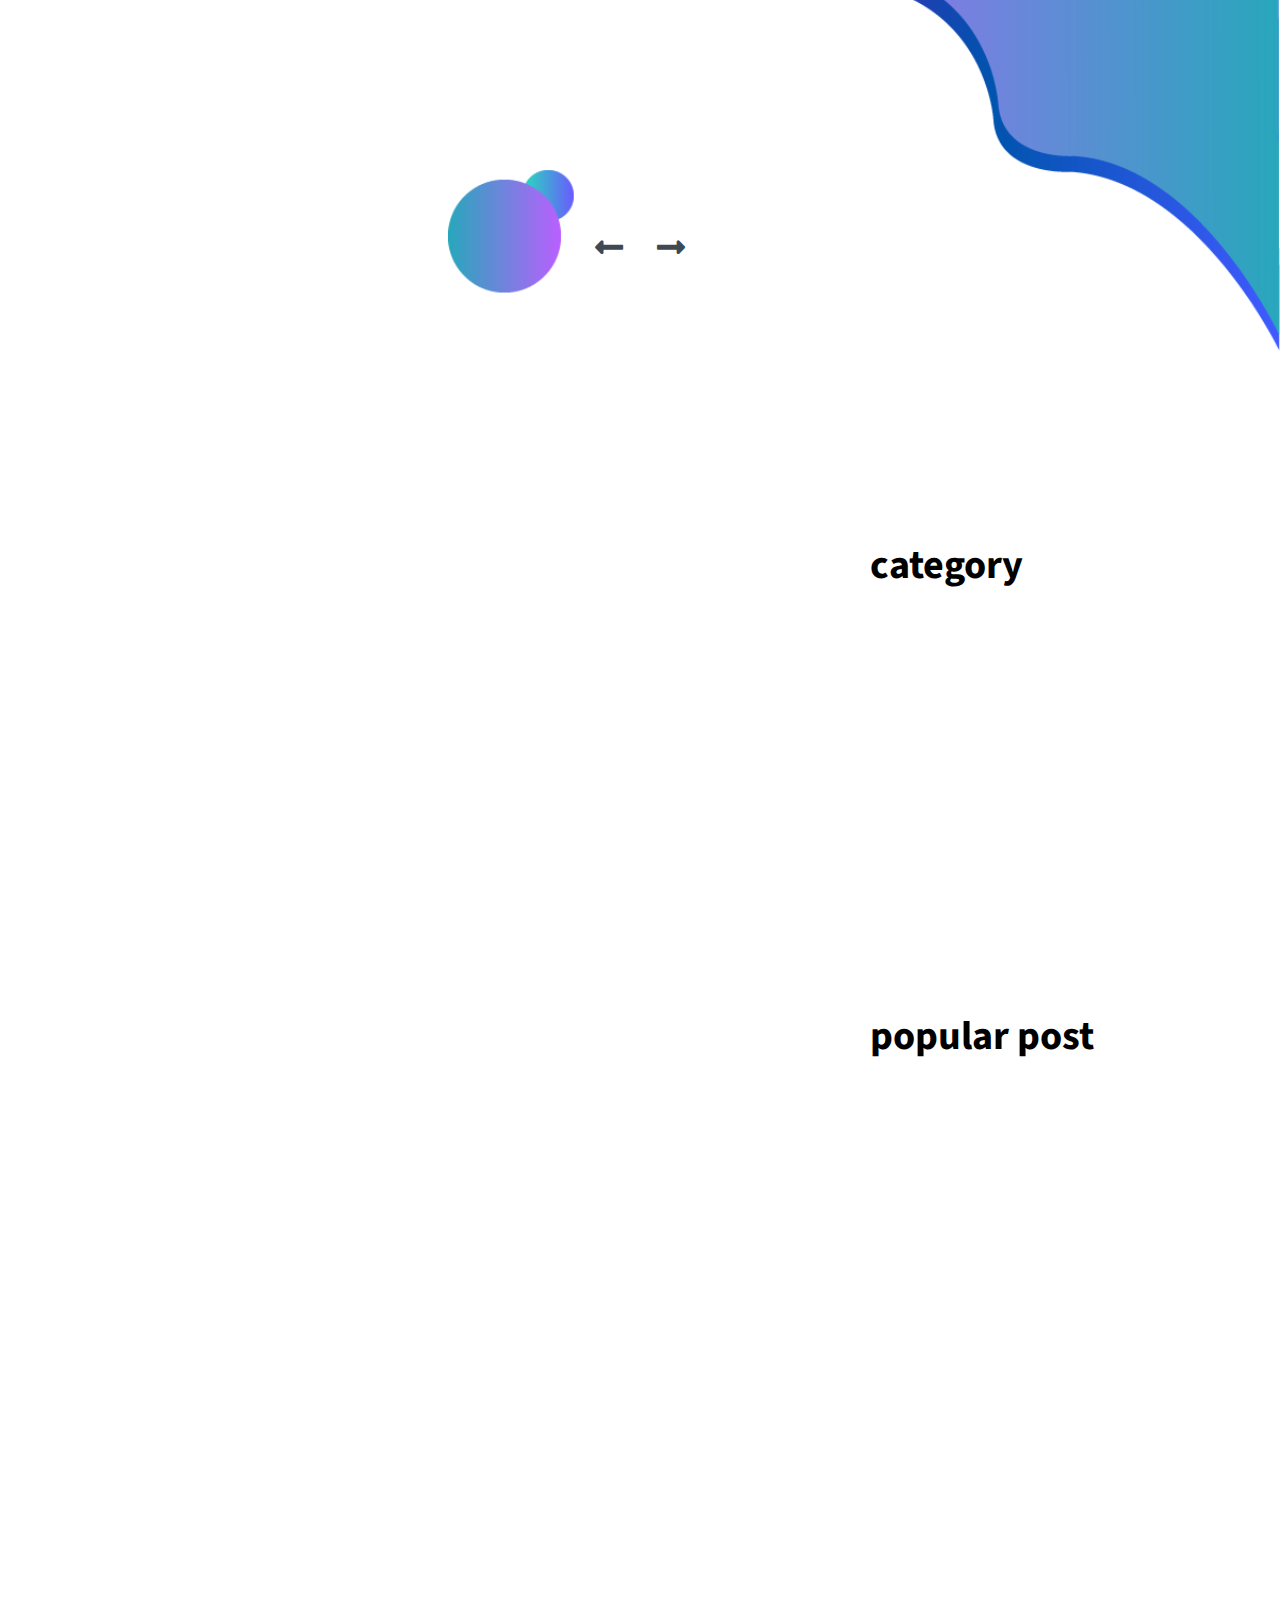
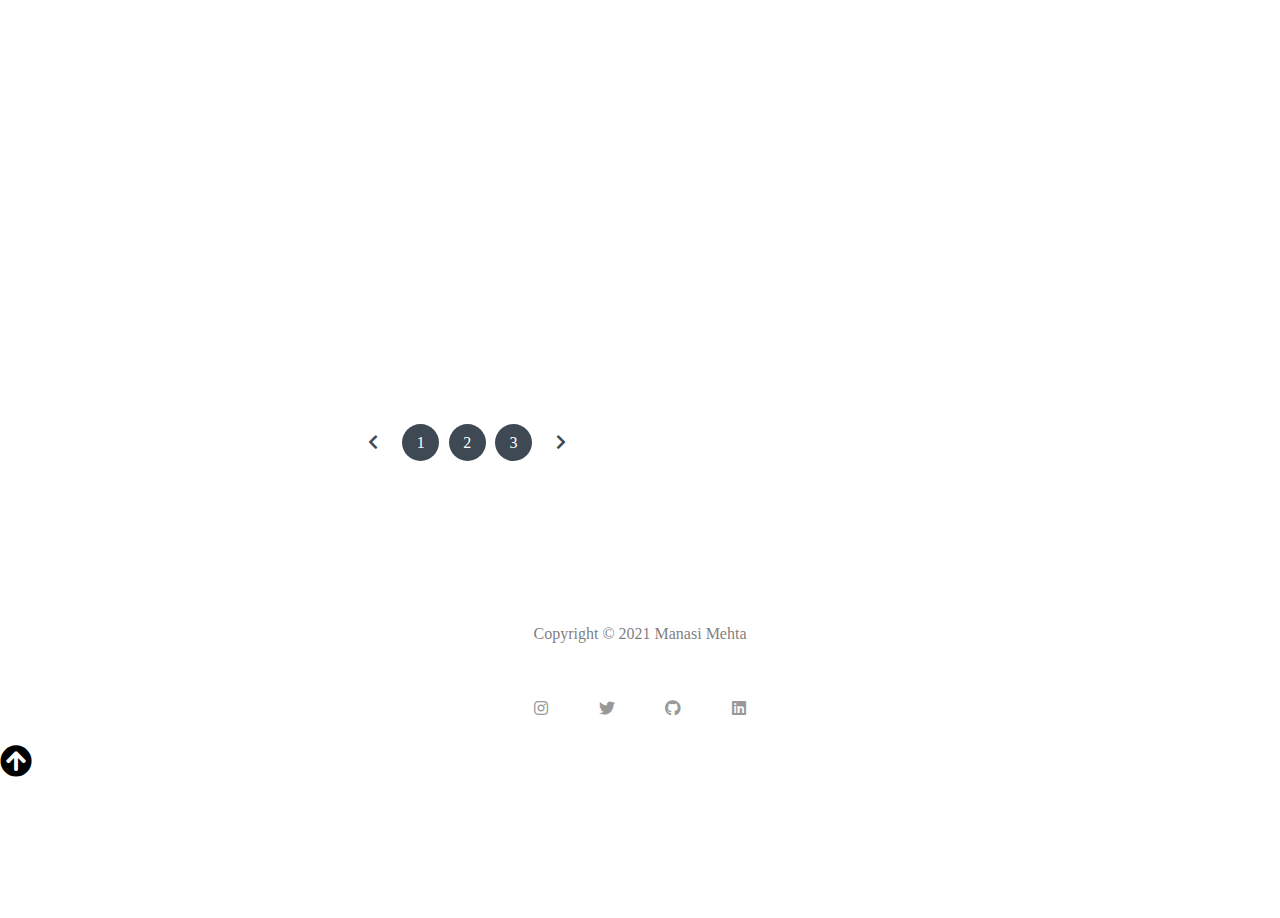
==== commit 8e77ea6b: "got rid of redundant pages" ====
--- a/index.html
+++ b/index.html
@@ -40,13 +40,7 @@
             <a href="passport.html">Travel Passport</a>
           </li>
           <li class="nav-link">
-            <a href="gallery.html">Projects</a>
-          </li>
-          <li class="nav-link">
             <a href="about.html">About</a>
-          </li>
-          <li class="nav-link">
-            <a href="portfolio.html">Portfolio</a>
           </li>
         </ul>
       </div>
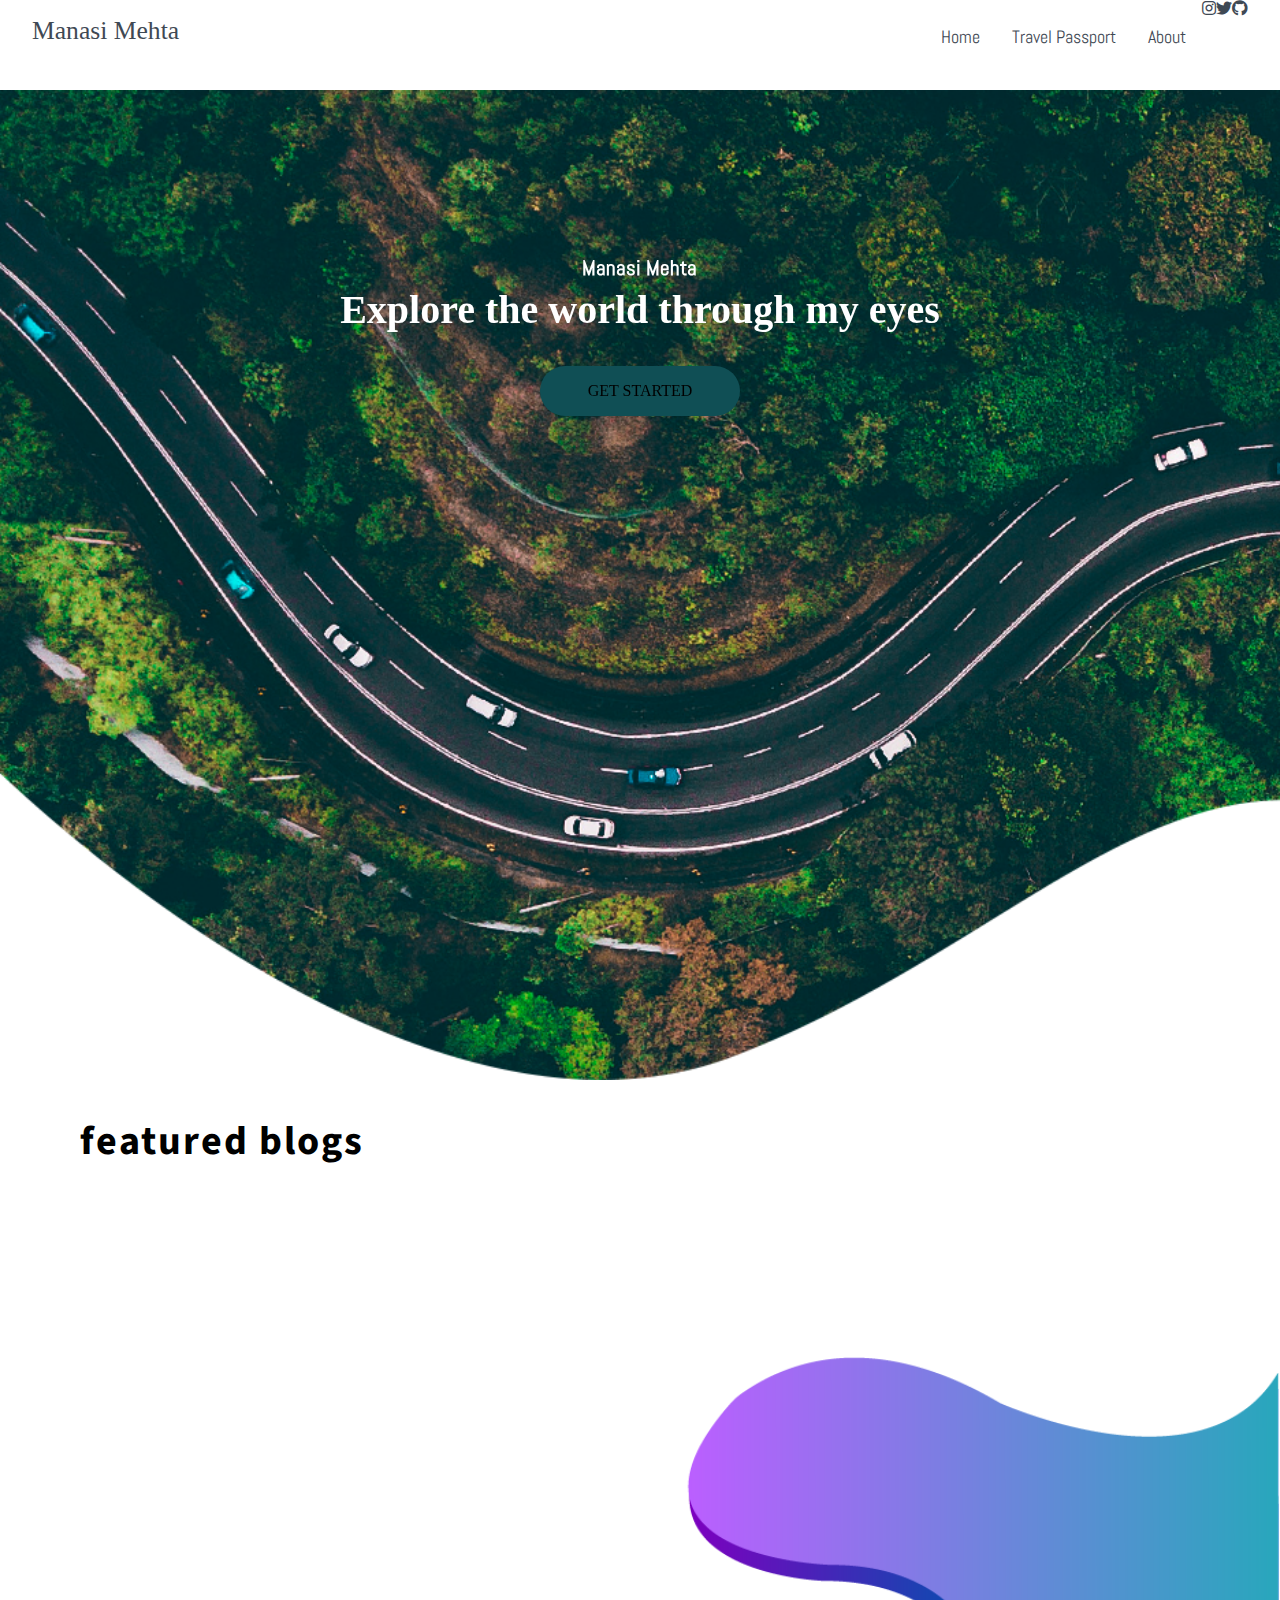
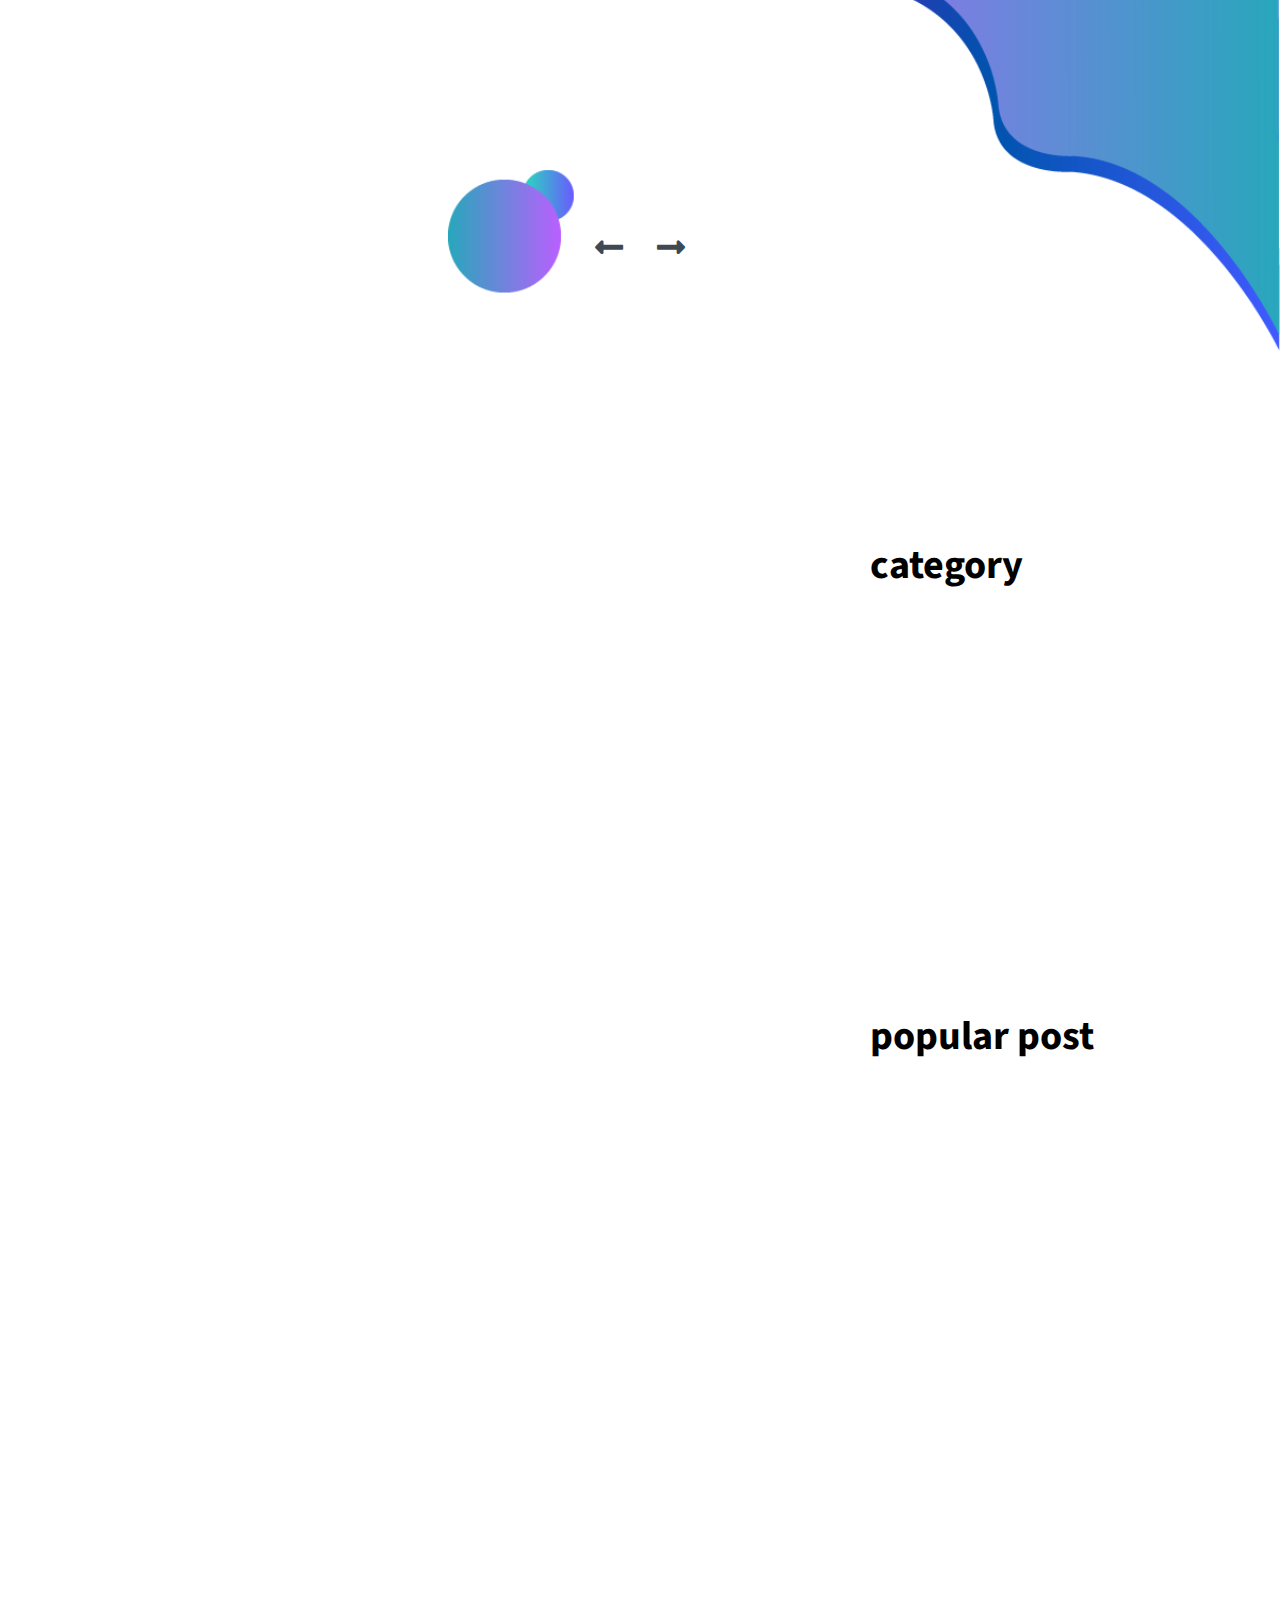
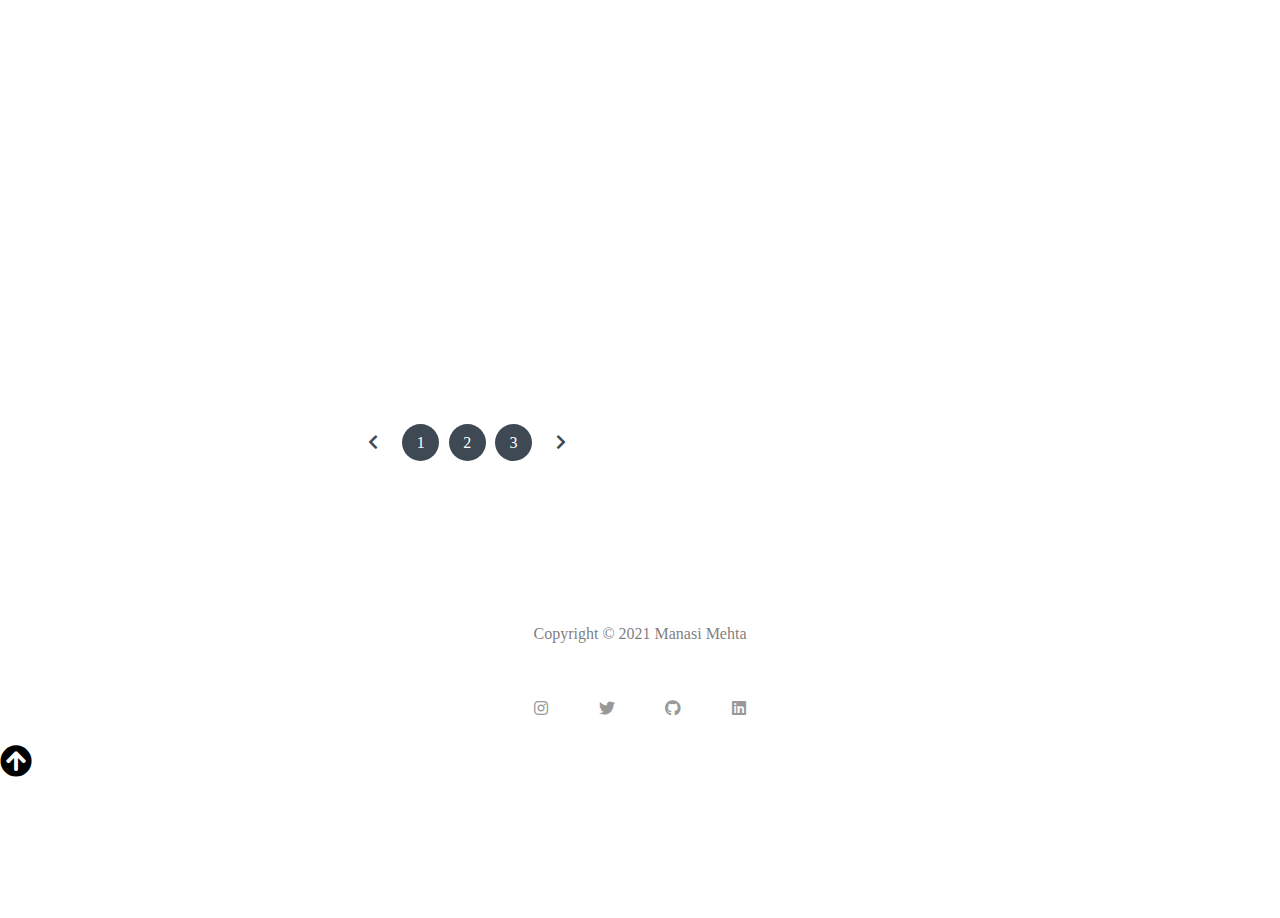
==== commit fb2a1f75: "fixing social on nav" ====
--- a/index.html
+++ b/index.html
@@ -42,12 +42,10 @@
           <li class="nav-link">
             <a href="about.html">About</a>
           </li>
+          <a href="https://www.instagram.com/m4nasi/"><i class="fab fa-instagram"></i></a>
+          <a href="https://twitter.com/m4nasi"><i class="fab fa-twitter"></i></a>
+          <a href="https://github.com/m4nasi"><i class="fab fa-github"></i></a>
         </ul>
-      </div>
-      <div class="social text-gray">
-        <a href="https://www.instagram.com/m4nasi/"><i class="fab fa-instagram"></i></a>
-        <a href="https://twitter.com/m4nasi"><i class="fab fa-twitter"></i></a>
-        <a href="https://github.com/m4nasi"><i class="fab fa-github"></i></a>
       </div>
     </div>
   </nav>
